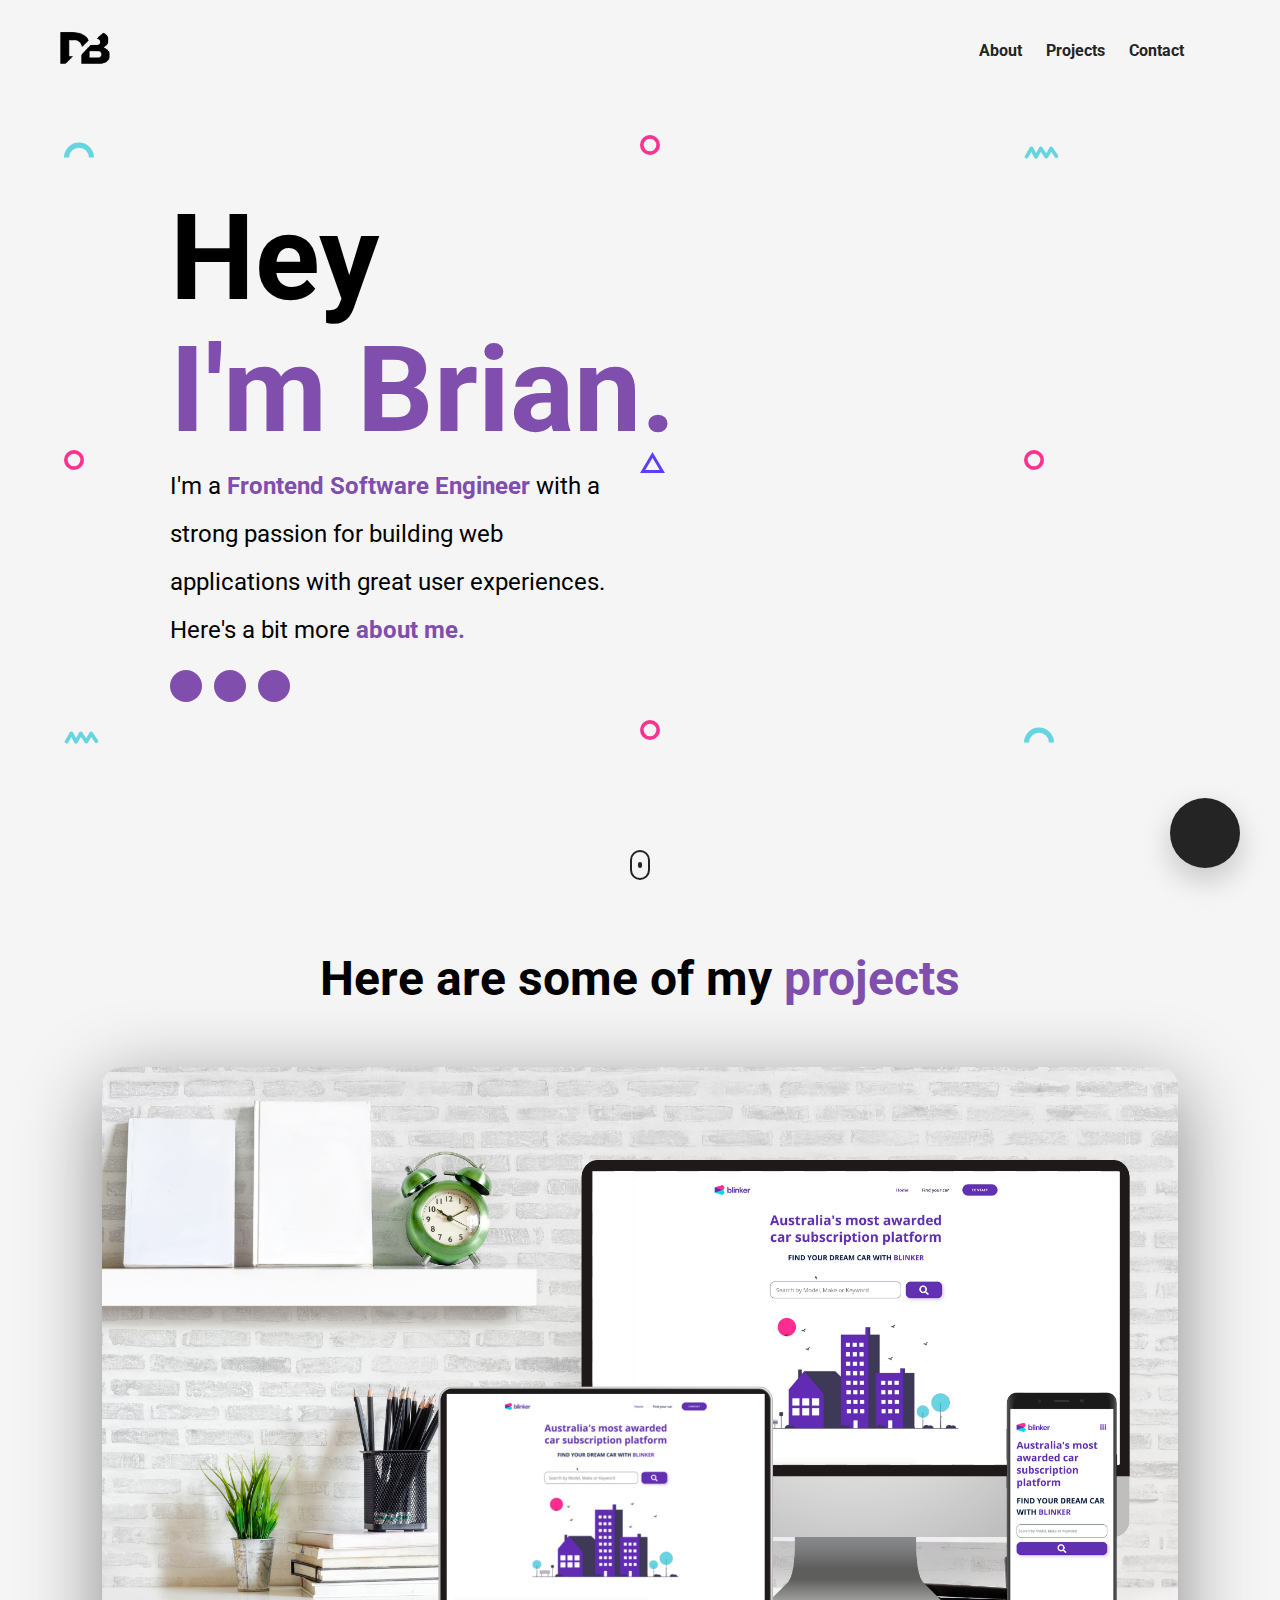
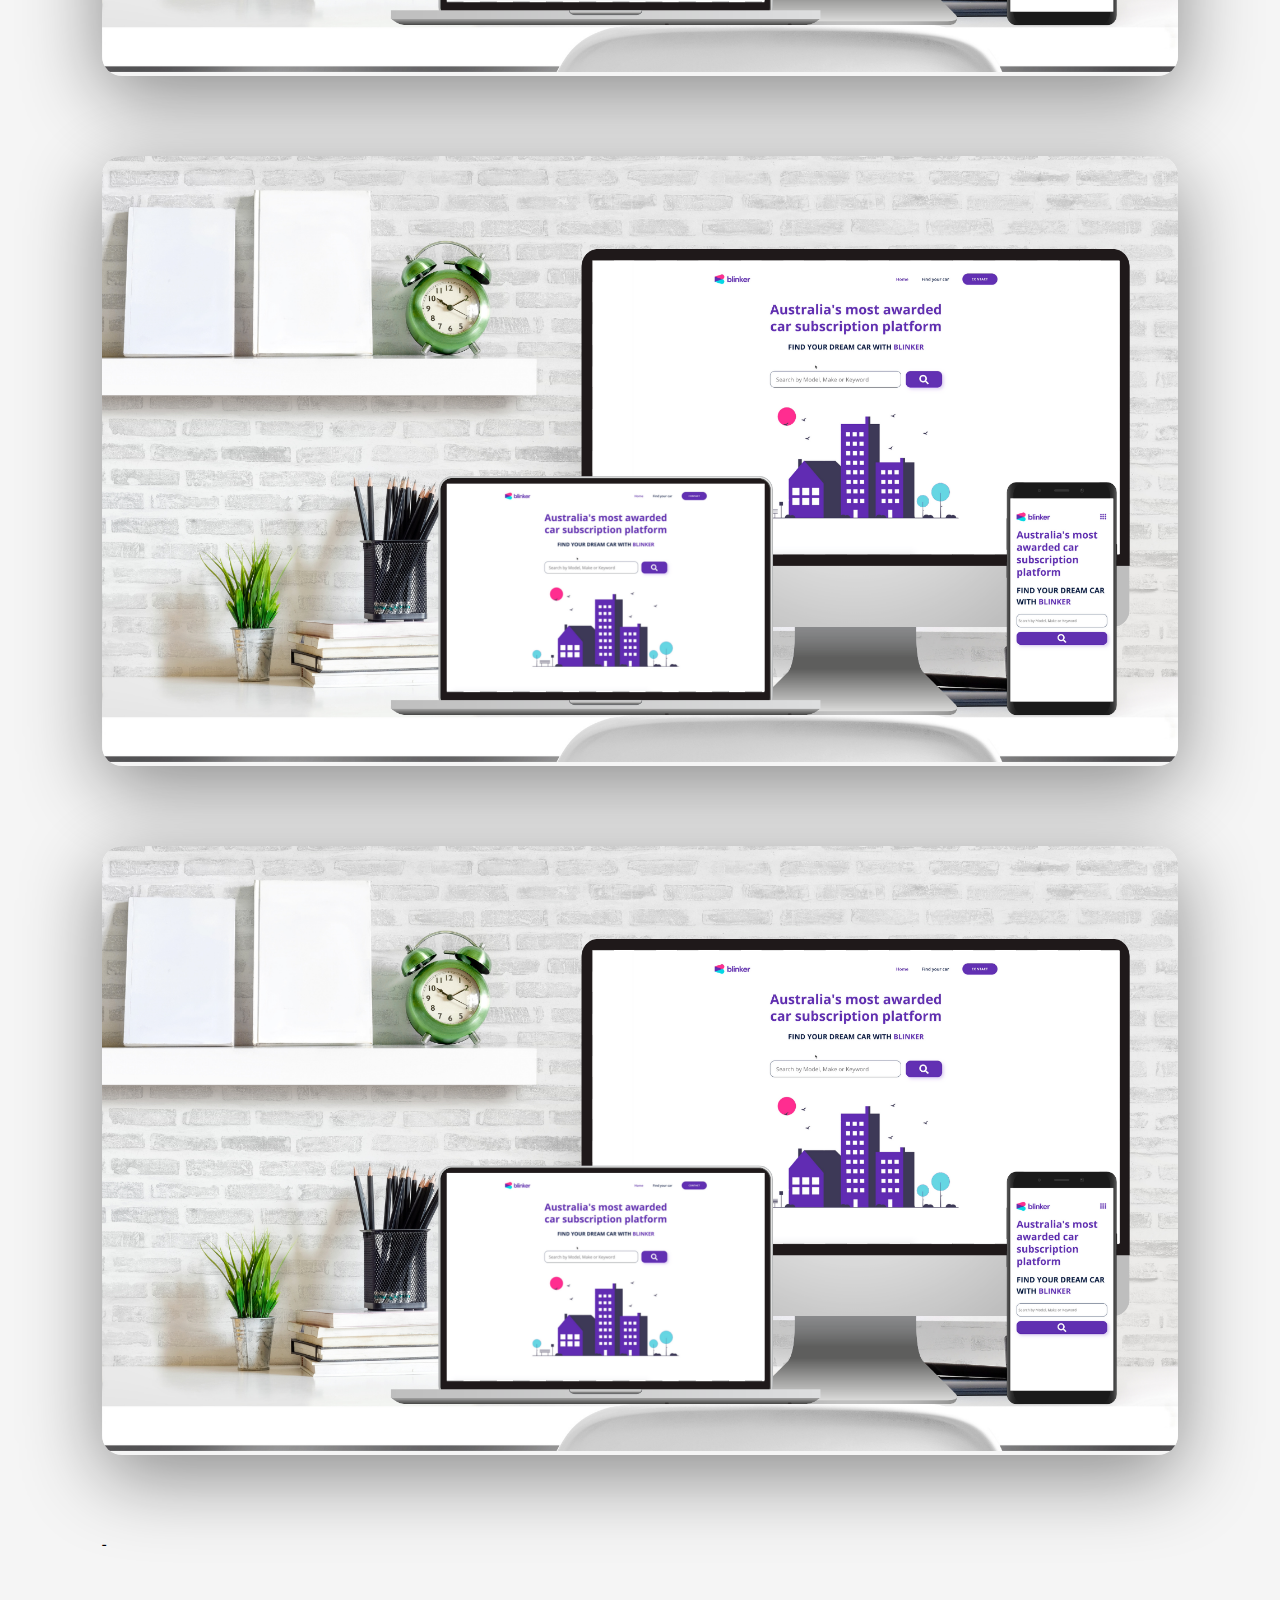
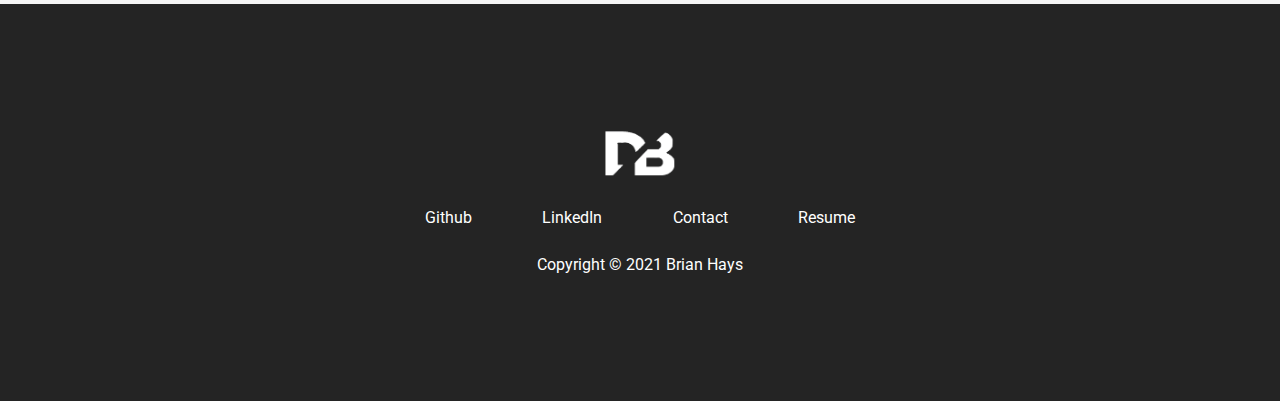
==== index.html @ 747b226c "Updated Icons for Technology Stack on Modal" ====
<!DOCTYPE html>
<html lang="en">
<head>
    <meta charset="UTF-8">
    <meta http-equiv="X-UA-Compatible" content="IE=edge">
    <meta name="viewport" content="width=device-width, initial-scale=1.0">
    <title>Brian Hays Portfolio</title>
    <link rel="stylesheet" href="style.css">
    <script src="index.js"></script>
    <script src="https://kit.fontawesome.com/c8e4d183c2.js" crossorigin="anonymous"></script>
    <script type="text/javascript" src="https://cdn.jsdelivr.net/npm/emailjs-com@3/dist/email.min.js"></script>
<script type="text/javascript">
(function() {
emailjs.init("user_ahHZXKD3eVXplfTn7LCAZ");
})();
</script>
</head>
<body > 
    <section id="landing-page" onmousemove="moveBackground(event)">
        <nav>
            <figure>
                <img id="personal-logo" src="logo.svg" alt="">
            </figure>
            <ul class="nav__link--list">
                <li class="nav__link" onclick="toggleModal()">
                    <a href="#" class="
                    nav__link--anchor
                    link__hover-effect
                    link__hover-effect--black">About</a>
                </li>
                <li class="nav__link">
                    <a href="#projects" class="
                    nav__link--anchor
                    link__hover-effect
                    link__hover-effect--black">Projects</a>
                </li>
                <li class="nav__link" onclick="toggleModal()">
                    <a href="#" class="
                    nav__link--anchor
                    link__hover-effect
                    link__hover-effect--black">Contact</a>
                </li>
                <li class="nav__link click" onclick="toggleContrast()">
                    <a href="#" class="
                    nav__link--anchor
                    "><i class="fas fa-adjust"></i></a>
                </li>
            </ul>
        </nav>
        <header class="header">
            <div class="header__content">
                <h1 class="title">Hey</h1>
                <h1 class="title secondary__color">I'm Brian.</h1>
                <p class="header__para">
                    I'm a <b class="secondary__color">Frontend Software Engineer</b> with a strong passion for building web applications with great user experiences.
                    <br>
                    Here's a bit more <b class="secondary__color click" onclick="toggleModal()"> about me.</b>
                </p>
                <div class="social__list">
                    <a href="https://www.linkedin.com/in/brian-hays-34476621b/" target="_blank" class="social__link click">
                        <i class="fab fa-linkedin-in"></i>
                    </a>
                    <a href="" class="social__link click">
                        <i class="fab fa-github"></i>
                    </a>
                    <a href="resume.pdf" class="social__link click" target="_blank">
                        <i class="fas fa-file-pdf"></i>
                    </a>
                </div>
            </div>
        </header>
        <a href="#">
        <button class="mail__btn click" onclick="toggleModal()">
            <i class="fas fa-envelope"></i>
        </button>
    </a>
        <a href="#projects" class="scroll">
            <div class="scroll__icon click"></div>
        </a>
        <div class="modal">
            <div class="modal__half modal__about">
                <h3 class="modal__title modal__title--about">Here's a bit about me.</h3>
                <h4 class="modal__sub-title modal__sub-title--about">Frontend Software Engineer</h4>
                <p class="modal__para">
                    I'm a 19 year-old <b class="secondary__color">frontend software engineer</b>
                    with a strong passion for developing asesthetic and performant websites that provide <b class="secondary__color">
                    <br>
                    wonderful user experiences.</b>
                    <br>
                    I currently work on honing my front end skills, learning from a group of <b class="secondary__color">talented</b> and <b class="secondary__color">experienced</b>
                    freelance frontend engineers, as I study <br> <b class="secondary__color">backend software development</b> at Virginia Tech
                </p>
                <div class="modal__languages">
                    <figure class="modal__language">
                        <img class="modal__language--img" src="https://www.w3.org/html/logo/downloads/HTML5_Badge_128.png" alt="">
                        <span class="language__name">HTML</span>
                    </figure>
                    <figure class="modal__language">
                        <img class="modal__language--img" src="https://cdn1.iconfinder.com/data/icons/logotypes/32/badge-css-3-512.png" alt="">
                        <span class="language__name">CSS</span>
                    </figure>
                    <figure class="modal__language">
                        <img class="modal__language--img" src="https://iconape.com/wp-content/files/ez/353342/svg/javascript-seeklogo.com.svg" alt="">
                        <span class="language__name">JavaScript</span>
                    </figure>
                    <figure class="modal__language">
                        <img class="modal__language--img" src="https://cdn4.iconfinder.com/data/icons/logos-3/600/React.js_logo-256.png" alt="">
                        <span class="language__name">React</span>
                    </figure>
                    <figure class="modal__language">
                        <img class="modal__language--img" src="https://cdn0.iconfinder.com/data/icons/flat-round-system/512/java-256.png" alt="">
                        <span class="language__name">Java</span>
                    </figure>
                    <figure class="modal__language">
                        <img class="modal__language--img" src="https://cdn4.iconfinder.com/data/icons/logos-and-brands/512/267_Python_logo-256.png" alt="">
                        <span class="language__name">Python</span>
                    </figure>
                </div>
            </div>
            <div class="modal__half modal__contact">
                <i class="fas fa-times modal__exit click" onclick="toggleModal()"></i>
                <h3 class="modal__title modal__title--contact">
                    Let's have a chat!
                </h3>
                <h4 class="modal__sub-title modal__sub-title--contact">
                    I'd love to hear from you about how I can expand my experience!
                </h4>
                <form id="contact__form" onsubmit="contact(event)">
                    <div class="form__item">
                        <label class="form__item--label">Name</label>
                        <input class="input" name="user_name" type="text" ></input>
                    </div>
                    <div class="form__item">
                        <label class="form__item--label">E-mail</label>
                        <input class="input" name="user_email" type="email" ></input>
                    </div>
                    <div class="form__item">
                        <label class="form__item--label">Message</label>
                        <textarea class="input" name="message" type="text" ></textarea>
                    </div>
                    <button id="contact__submit" class="form__submit">
                        Send it my way
                    </button>
                </form>
                <div class="modal__overlay modal__overlay--loading">
                    <i class="fas fa-spinner"></i>
                </div>
                <div class="modal__overlay modal__overlay--success">
                    Thanks for the message! Looking forward to speaking to you soon.
                </div>
            </div>
        </div>
        <img src="semi circle.svg" class="shape shape--0">
        <img src="circle.svg" class="shape shape--1">
        <img src="squiggly.svg" class="shape shape--2">
        <img src="circle.svg" class="shape shape--3">
        <img src="triangle.svg" class="shape shape--4">
        <img src="circle.svg" class="shape shape--5">
        <img src="squiggly.svg " class="shape shape--6">
        <img src="circle.svg" class="shape shape--7">
        <img src="semi circle.svg" class="shape shape--8">
    </section>
    <section id="projects" onmousemove="moveBackground(event)">
        <div class="container">
            <div class="row">
                <h1 class="section__title">
                    Here are some of my <span class="secondary__color">projects</span>
                </h1>
                <ul class="project__list">
                    <li class="project">
                        <div class="project__wrapper">
                            <img src="blinker mockup.png" class="project__img" alt="">
                            <div class="project__wrapper--bg"></div>
                            <div class="project__description">
                                <h3 class="project__description--title">
                                    Car Sales Project
                                </h3>
                                <h4 class="project__description--sub-title">
                                    Html, CSS, JavaScript, Vue, Vuex
                                </h4>
                                <p class="project__description--para">
                                    Lorem ipsum dolor sit amet consectetur, adipisicing elit. Eligendi, provident.
                                </p>
                                <div class="project__description--links">
                                    <a href="#" class="project__description--link">
                                        <i class="fab fa-github"></i>
                                    </a>
                                    <a href="#" class="project__description--link">
                                        <i class="fas fa-link"></i>
                                    </a>
                                </div>
                            </div>
                        </div>
                    </li>
                    <li class="project">
                        <div class="project__wrapper">
                            <img src="blinker mockup.png" class="project__img" alt="">
                            <div class="project__wrapper--bg"></div>
                            <div class="project__description">
                                <h3 class="project__description--title">
                                    Car Sales Project
                                </h3>
                                <h4 class="project__description--sub-title">
                                    Html, CSS, JavaScript, Vue, Vuex
                                </h4>
                                <p class="project__description--para">
                                    Lorem ipsum dolor sit amet consectetur, adipisicing elit. Eligendi, provident.
                                </p>
                                <div class="project__description--links">
                                    <a href="#" class="project__description--link">
                                        <i class="fab fa-github"></i>
                                    </a>
                                    <a href="#" class="project__description--link">
                                        <i class="fas fa-link"></i>
                                    </a>
                                </div>
                            </div>
                        </div>
                    </li>
                    <li class="project">
                        <div class="project__wrapper">
                            <img src="blinker mockup.png" class="project__img" alt="">
                            <div class="project__wrapper--bg"></div>
                            <div class="project__description">
                                <h3 class="project__description--title">
                                    Car Sales Project
                                </h3>
                                <h4 class="project__description--sub-title">
                                    Html, CSS, JavaScript, Vue, Vuex
                                </h4>
                                <p class="project__description--para">
                                    Lorem ipsum dolor sit amet consectetur, adipisicing elit. Eligendi, provident.
                                </p>
                                <div class="project__description--links">
                                    <a href="#" class="project__description--link">
                                        <i class="fab fa-github"></i>
                                    </a>
                                    <a href="#" class="project__description--link">
                                        <i class="fas fa-link"></i>
                                    </a>
                                </div>
                            </div>
                        </div>
                    </li>-
                </ul>
            </div>
        </div>
    </section>
    <footer>
        <div class="container">
            <div class="row footer__row">

            
            <figure>
                <img class = "footer__logo--img" src="logo.svg" alt="">
            </figure>
            <div class="footer__social--list">
                <a href="#" class="footer__social--link
                link__hover-effect
                link__hover-effect--white">
                Github
                </a>
                <a href="#" class="footer__social--link
                link__hover-effect
                link__hover-effect--white">
                LinkedIn
                </a>
                <a href="#" onclick="toggleModal()" class="footer__social--link
                link__hover-effect
                link__hover-effect--white">
                Contact
                </a>
                <a href="resume.pdf" target="_blank" class="footer__social--link
                link__hover-effect
                link__hover-effect--white">
                Resume
                </a>
            </div>
            <div class="footer__copyright">
                Copyright © 2021 Brian Hays
            </div>
        </div>
    </div>
    </footer>
</body>
</html>
---- style.css ----
@import url('https://fonts.googleapis.com/css2?family=Roboto:wght@400;700;900&display=swap');

*{
    margin: 0;
    padding: 0;    
    box-sizing: border-box;
    font-family: 'Roboto', sans-serif;
}

html{
    scroll-behavior: smooth;
}

li {
    list-style-type: none;
}

section{
    background-color: rgb(245,245,245);
    transition: all 300ms ease;
}
input, textarea{
    width: 100%;
    background-color: #242424;
    color: white;
    outline: none;
    border: 3px solid #c0c4cc;
    border-top: none;
    border-left: none;
    border-right: none;
    height: 40px;
    transition: all 300ms ease;
}

textarea{
    resize: vertical;
    height: 100px;
    margin-top: 8px;

}
label{
    font-size: 14px;
    font-weight: bold;
    margin-bottom: 6px;
}
a{
    text-decoration: none;
}
input:hover, textarea:hover{
    border-color: #dcdfe6;
}
input:focus, textarea:focus{
    border-color:#804EAD
}
button{
    cursor: pointer;
}

p{
    line-height: 1.5;
    font-size: 16px;

}
.title{
    font-size: 120px;
    margin-bottom: 12px;
    text-align: left;
    line-height: 1;    
}
.secondary__color{
    color: #804EAD  !important;
}
.container{
    padding: 50px 0;
    width: 100%
}
.row{
    width: 100%;
    max-width: 1100px;
    margin: 0 auto;
    padding: 0 12px;
}
.click{
    cursor: pointer;
    transition: all 300ms ease;
}
.click:hover {
    transform: scale(1.1);
}
.click:active{
    transform: scale(0.8);
}

.link__hover-effect{
    position:relative;
}
.link__hover-effect:after{
    content: "";
    position: absolute;
    bottom: -3px;
    height: 3px;
    width: 0;
    transition: all 350ms ease;
    right: 0;
}
.link__hover-effect--white:after{
    background-color: #fff;
}
.link__hover-effect--black:after{
    background-color: #242424;
}

.link__hover-effect:hover:after{
    left: 0;
    width: 100%;
}
/* 

NAVIGATION 

*/

#personal-logo {
    width: 50px;
    height: 50px;
    filter: invert(1);
}


nav{
    display: flex;
    justify-content: space-between;
    align-items: center;
    width: 100%;
    max-width: 1200px;
    margin: 0 auto;
    height: 100px;
    padding: 0 20px;
}

.nav__link--list{
    display: flex;
}

.nav__link{
    margin: 0 12px;
}

.nav__link--anchor{
    text-decoration: none;
    font-size: 16px;
    color: #242424;
    font-weight: 700;
}
.fa-adjust{
    font-size: 20px;
}
nav,
.scroll,
.header{
    opacity: 1;
    visibility: visible;
    transition: all 600ms 800ms;
}
.modal--open nav,
.modal--open .scroll,
.modal--open .header{
    opacity: 0;
    visibility: hidden;
    transition: all 400ms;
}

.dark-theme .title,
.dark-theme .section__title,
.dark-theme .section__sub-title,
.dark-theme .nav__link--anchor,
.dark-theme .fa-adjust,
.dark-theme .header__para {
    color: #fff;
}
.dark-theme section{
    background-color: #242424;
}
.dark-theme #personal-logo{
    filter: none;
}
.dark-theme .scroll__icon{
    border-color: white;
}
.dark-theme .scroll__icon:after,
.dark-theme .link__hover-effect--black:after{
    background-color: white;
}
.dark-theme .mail__btn{
    background-color: white;
    color: #242424;
}


/* 

LANDING PAGE

*/

#landing-page{
    min-height: 100vh;
}

.header{
    position: absolute;
    top: 50%;
    left: 50%;
    transform: translate(-50%, -50%);
    width: 100%;
    max-width: 1000px;
    padding: 0 30px;
}

.header__para{
    font-size: 24px;
    line-height: 2;
    max-width: 450px;
}
.social__list{
    margin-top: 16px;
    display: flex;

}
.social__link{
    background-color: #804EAD;
    color: white;
    padding: 6px;
    width: 32px;
    height: 32px;
    font-size: 14px;
    margin-right: 12px;
    display: flex;
    justify-content: center;
    align-items: center;
    border-radius: 50%;

}

.mail__btn{
    width: 70px;
    height: 70px;
    font-size: 32px;
    border-radius: 50%;
    border: none;
    background-color: #242424;
    color: white;
    position: fixed;
    bottom: 32px;
    right: 40px;
    z-index: 100;
    box-shadow: 0 12px 30px 0 rgb(0, 0, 0, 0.2);
}
.scroll{
    position: absolute;
    bottom: 20px;
    left: 50%;
    transform: translateX(-50%)
}
.scroll__icon{
    width: 20px;
    height: 30px;
    border: 2px solid #242424;
    border-radius: 24px;
    display: flex;
    align-items: center;
    justify-content: center;
}
.scroll__icon:after{
    content: "";
    width: 4px;
    height: 6px;
    background-color: #242424;
    border-radius: 2px;
    animation: scroll 1000ms infinite alternate-reverse;
}
@keyframes scroll{
    0%{
        transform: translateY(3px);
    }
    100%{
        transform: translateY(-3px);
    }
}
/*

    MODAL

*/

.modal{
    position: absolute;
    top: 50%;
    left: 50%;
    transform: translate(-50%, -50%);
    width: 90%;
    max-width: 1100px;
    height: 700px;
    border-radius: 20px;
    overflow: hidden;
    display:flex;
    visibility: hidden;
    transition: visibility 1s, z-index 1s, box-shadow 0.5s ease;
}
.modal__half{
    width: 50%;
    padding: 40px 72px;
    display: flex;
    flex-direction: column;
    justify-content: center;
    position: relative;
    transition: all 300ms ease-in;
}
.modal--open .modal__about,
.modal--open .modal__contact{
    transform: translateX(0%);
}
.modal__about{
    background-color: rgb(245, 245, 245);
    transform: translateX(-110%);
    display: flex;
    flex-direction: column;
    justify-content: center;
}
.modal__contact{
    background-color: #242424;
    color: white;
    transform: translateX(110%);
}
.modal--open .modal{
    z-index: 60;
    box-shadow: 0 20px 80px 0 rgb(0,0,0,0.55);
    visibility: visible;
}
.modal__languages{
    display: flex;
    flex-wrap: wrap;
}
.modal__language{
    width: 25%;
    padding: 16px;
    position: relative;
    display: flex;
    flex-direction: column;
    align-items: center;
    transition: all 300ms ease;
}
.modal__language:hover .language__name{
    transform: scale(1);
}
.modal__language:hover{
    filter: brightness(80%);
    transform: scale(0.9);
}
.language__name{
    position: absolute;
    bottom: -10px;
    transform: scale(0);
    transition: all 300ms ease;
}
.modal__language--img{
    width: 100%;
}

.modal__title{
    font-size: 26px;
}
.modal__sub-title{
    margin: 12px 0 24px 0;
    font-size: 14px;
}
.modal__para{
    margin-bottom: 12px;
    line-height: 1.75;
}

.form__item{
    margin-bottom: 20px;
}

.form__submit{
    background-color: #804EAD;
    border: 2px solid #804EAD;
    color: white;
    font-weight: 700;
    width: 100%;
    max-width: 240px;
    padding: 12px 24px;
    font-size: 20px;
    transition: all 300ms ease;
}
.form__submit:hover{
    border-color: white;
    background-color: transparent;
}
.form__submit:active{
    border-color: #804EAD;
    color: #804EAD;
}
.modal__overlay--loading{
    background-color:#242424;
    font-size: 80px;
    z-index: -1;
}
.fa-spinner{
    animation: spinner 750ms infinite linear;
}
@keyframes spinner{
    0%{
        transform: rotate(0deg);
    }
    100%{
        transform: rotate(360deg);
    }
}
.modal__overlay{
    position: absolute;
    top: 0;
    left: 0;
    height: 100%;
    width: 100%;
    display: none;
    align-items: center;
    justify-content: center;
    z-index: -1;
}
.modal__overlay--success{
    background-color: #4bb543;
    font-size: 40px;
    font-weight: 700;
    text-align: center;
    padding: 28px;
    z-index: -1;
}
.modal__overlay--visible{
    z-index: 1;
    display: flex;
}
.modal__exit{
    position:absolute;
    top: 30px;
    right: 40px;
    color: #fff;
    font-size: 36px;
    z-index: 100;
}

/*

    PROJECTS

*/

.section__title{
    text-align:center;
    font-size: 48px;
    margin-bottom: 60px;
}

.project__img{
    width: 100%;
    transition: all 600ms ease;
}

.project__wrapper{
    position: relative;
    border-radius: 20px;
    box-shadow: 0 20px 80px 0 rgb(0,0,0,0.45);
    overflow: hidden;
    margin-bottom: 80px;
}
.project__wrapper:hover .project__description{
    opacity: 1;
    transform: translateY(-50%);
}
.project__description{
    position: absolute;
    top: 50%;
    left: 90px;
    transform: translateY(100%);
    opacity: 0;
    transition: opacity 300ms, transform 450ms ease;
    color: white; 
    max-width: 550px;
}
.project__wrapper:hover .project__img{
    transform: scale(1.07);
    filter: blur(5px);
}
.project__wrapper:hover .project__wrapper--bg{
    opacity: 0.7;
}
.project__wrapper--bg{
    position: absolute;
    top: 0;
    left: 0;
    width: 100%;
    height: 100%;
    background-color: #1c1d25;
    opacity: 0;
    transition: all 450ms ease;
}
.project__description--title{
    font-size: 40px;
}
.project__description--link{
    color: white;
    font-size: 20px;
    margin-right: 16px;
}
.project__description--para{
    margin: 16px 0;
}
.project__description--sub-title{
    margin-top: 8px;
}

/*

FOOTER

*/

footer{
    background-color: #242424;
    display: flex;
    padding: 6% 0;
    position: relative;
}

.footer__row{
    display: flex;
    flex-direction: column;
    align-items: center;
}

.footer__logo--img{
    width: 70px;
}

.footer__social--link,
.footer__copyright{
    color: white;
}
.footer__social--list{
    width: 100%;
    max-width: 500px;
    display: flex;
    justify-content: space-around;
    margin: 28px 0;
}

/*

SHAPES

shapes on the first row
height = 35vh

shapes on second row
height = 70vh

shapes on third row
height = 95vh

shapes on the first column
width = 5vw

shapes on the second column
width = 50vw

shapes on the third column
width = 80vw
*/
.shape{
    position: fixed;
}
.shape--0{
    top: 15vh;
    left: 5vw;
}
.shape--1{
    top: 15vh;
    left: 50vw;
}
.shape--2{
    top: 15vh;
    left: 80vw;
}
.shape--3{
    top: 50vh;
    left: 5vw;
}
.shape--4{
    top: 50vh;
    left: 50vw;
}
.shape--5{
    top: 50vh;
    left: 80vw;
}
.shape--6{
    top: 80vh;
    left: 5vw;
}
.shape--7{
    top: 80vh;
    left: 50vw;
}
.shape--8{
    top: 80vh;
    left: 80vw;
}

@media (max-width: 768px){
    .title{
        font-size: 80px;
    }
    .header__para{
        font-size: 20px;
    }
    .modal{
        top: 0;
        left: 0;
        transform: none;
        height: auto;
        width: 100%;
        flex-direction: column-reverse;
        border-radius: 0;
    }
    .modal__half{
        width: 100%;
    }

}

/* Small Phones */

@media (max-width: 480px){
    .title{
        font-size: 52px;
    }
    .header__para{
        font-size: 18px;
    }
    .nav__link:first-child{
        display: none;
    }
    .project__description--para{
        display: none;
    }
    .project__description{
        left: 0;
        padding: 0;
        width: 100%;
        text-align: center;
    }
    .project__description--sub-title{
        margin-bottom: 8px;
    }
}
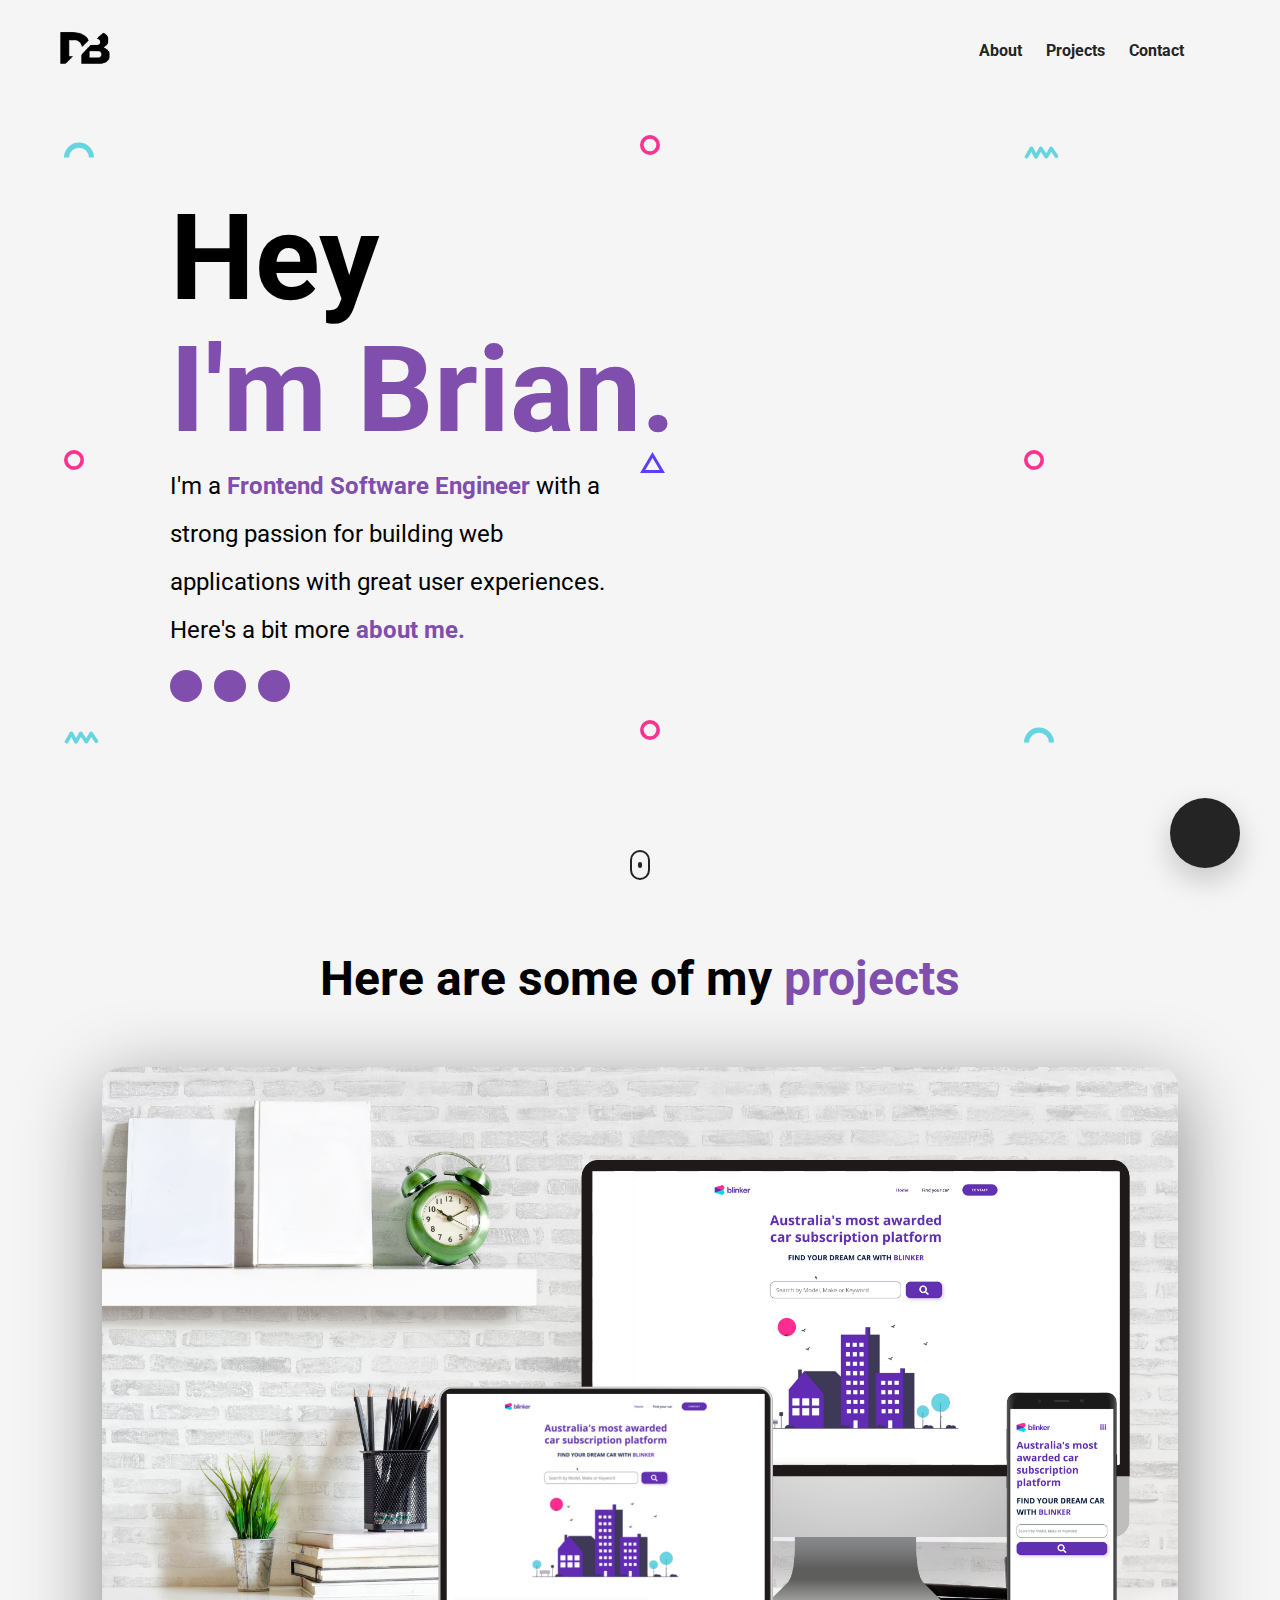
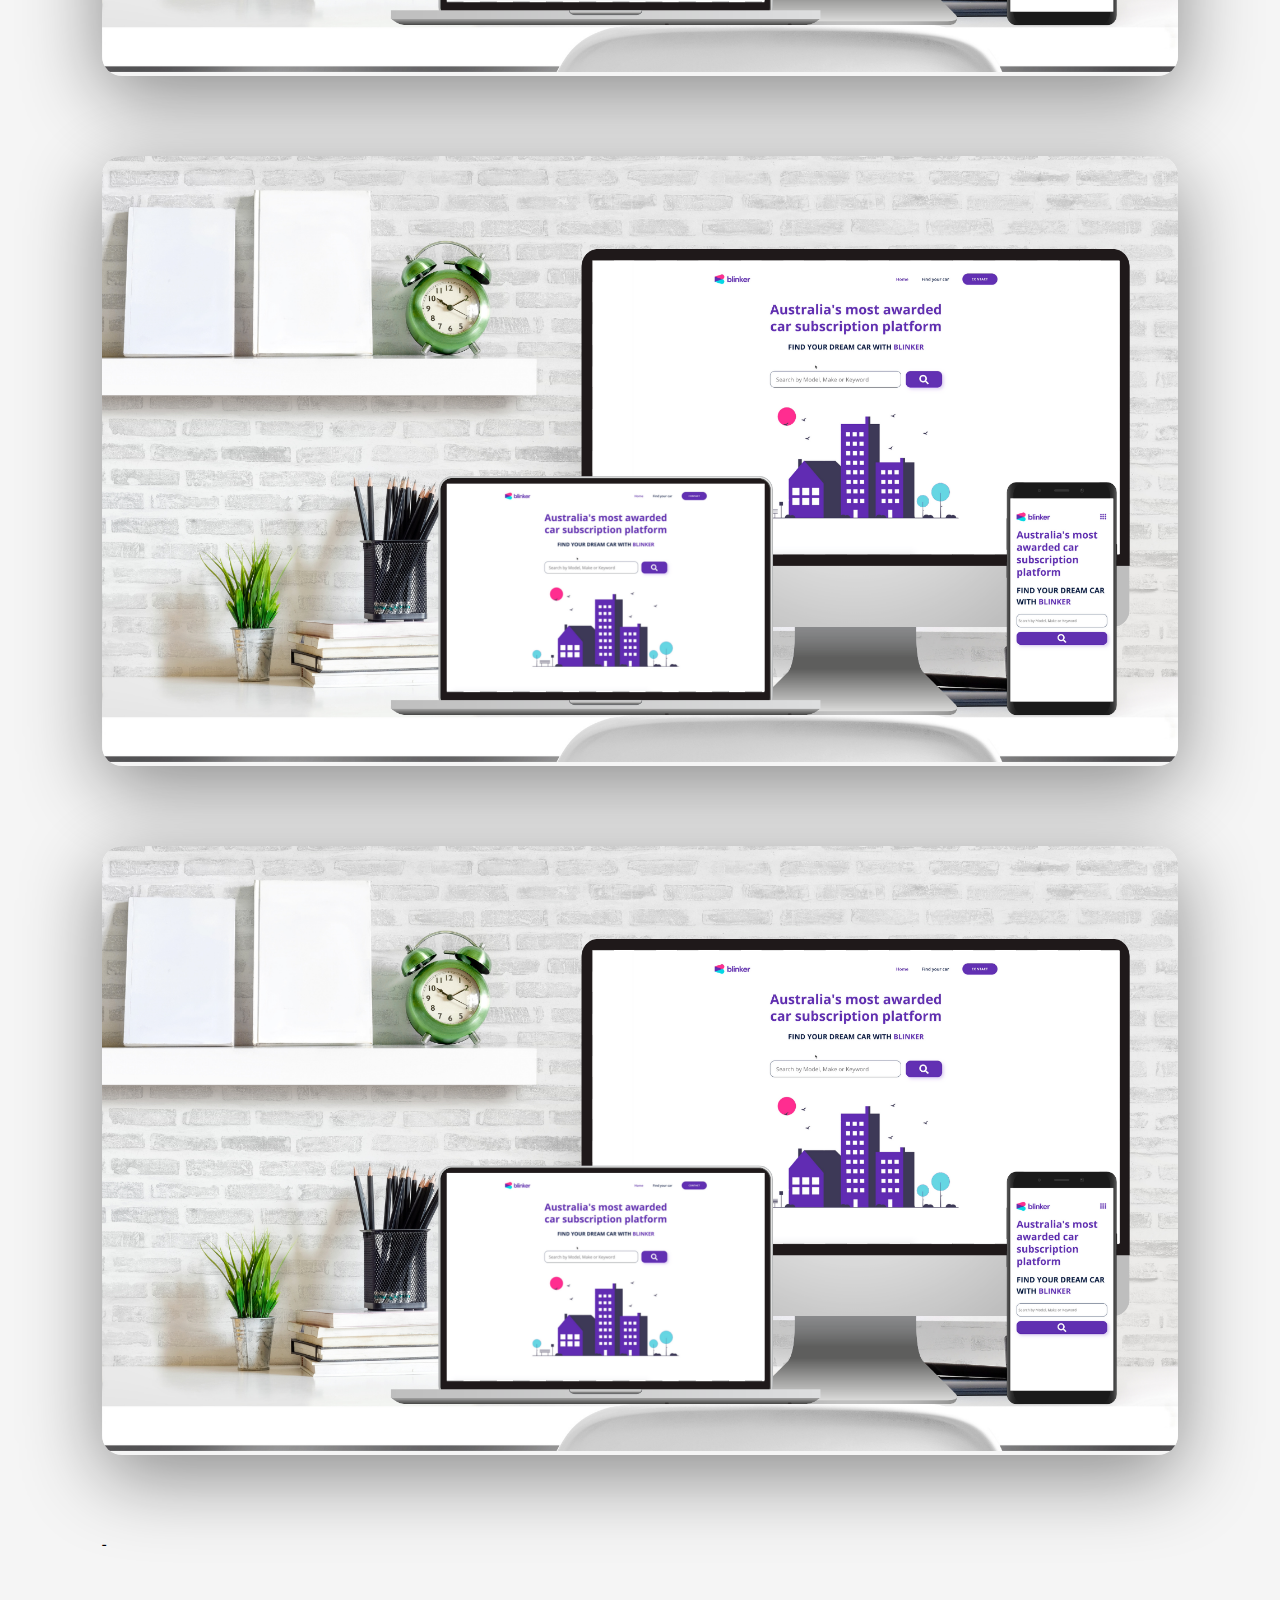
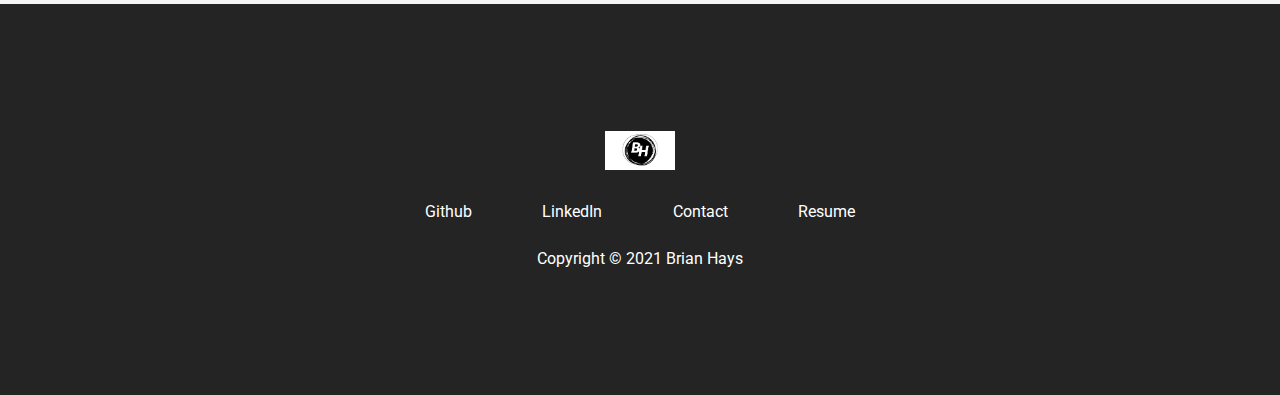
==== commit 48108955: "Updated logo" ====
--- a/index.html
+++ b/index.html
@@ -252,7 +252,7 @@
 
             
             <figure>
-                <img class = "footer__logo--img" src="logo.svg" alt="">
+                <img class = "footer__logo--img" src="logo.png" alt="">
             </figure>
             <div class="footer__social--list">
                 <a href="#" class="footer__social--link
--- a/style.css
+++ b/style.css
@@ -338,12 +338,14 @@
     visibility: visible;
 }
 .modal__languages{
+    position: relative;
     display: flex;
     flex-wrap: wrap;
+    justify-content: center;
 }
 .modal__language{
     width: 25%;
-    padding: 16px;
+    padding: 24px;
     position: relative;
     display: flex;
     flex-direction: column;
@@ -663,4 +665,4 @@
     .project__description--sub-title{
         margin-bottom: 8px;
     }
-}+}
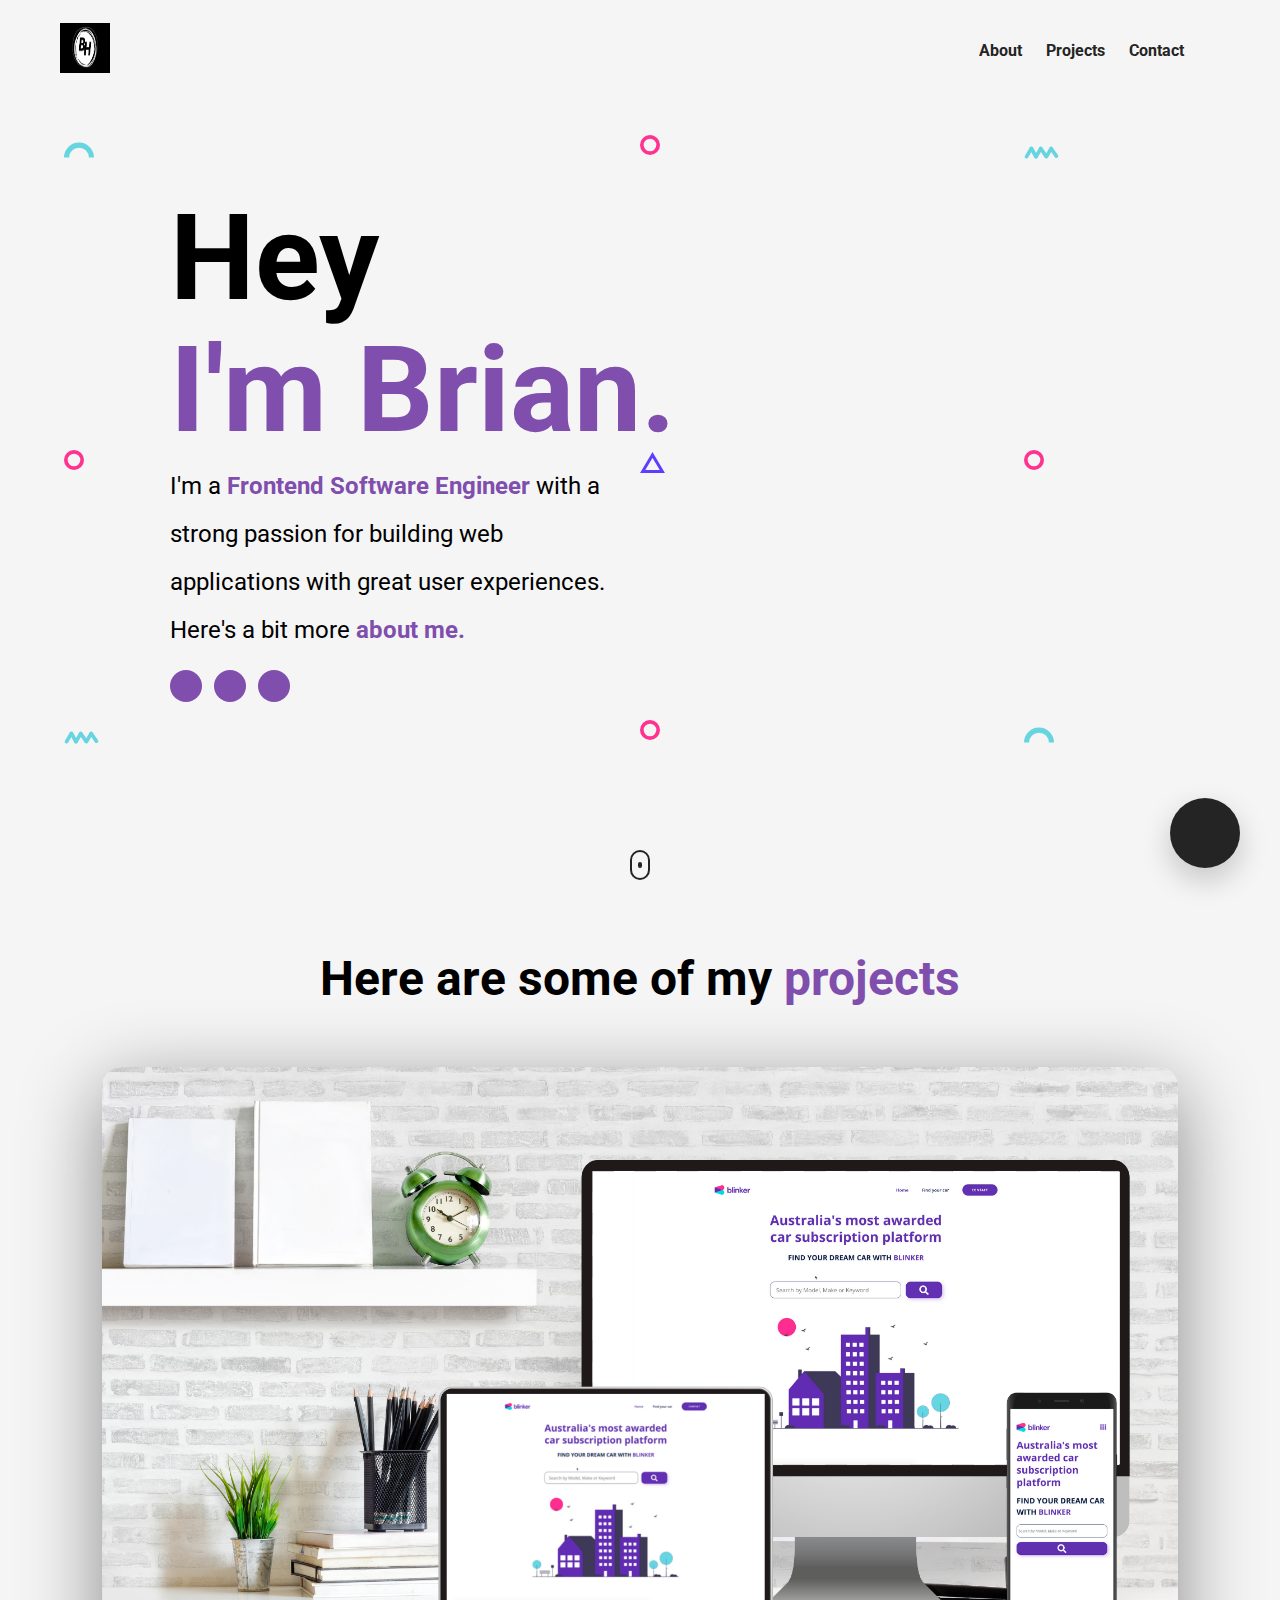
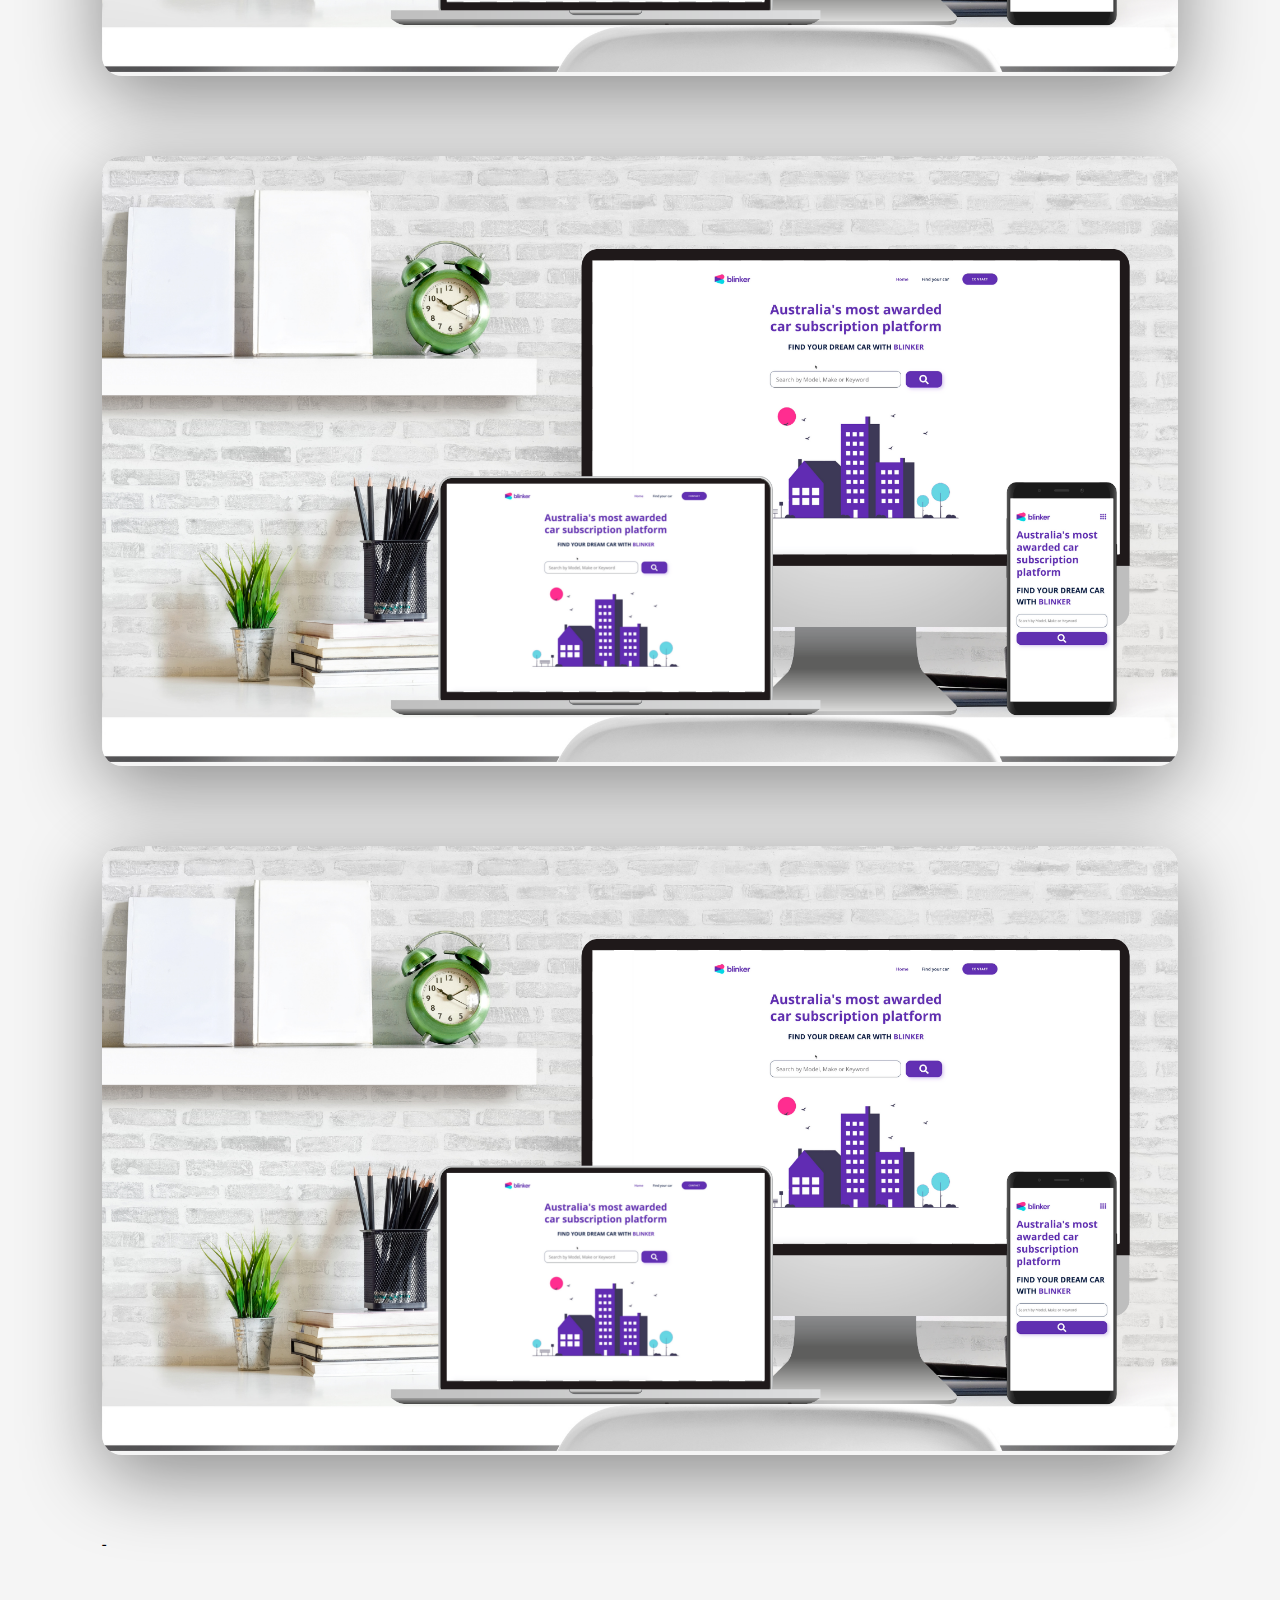
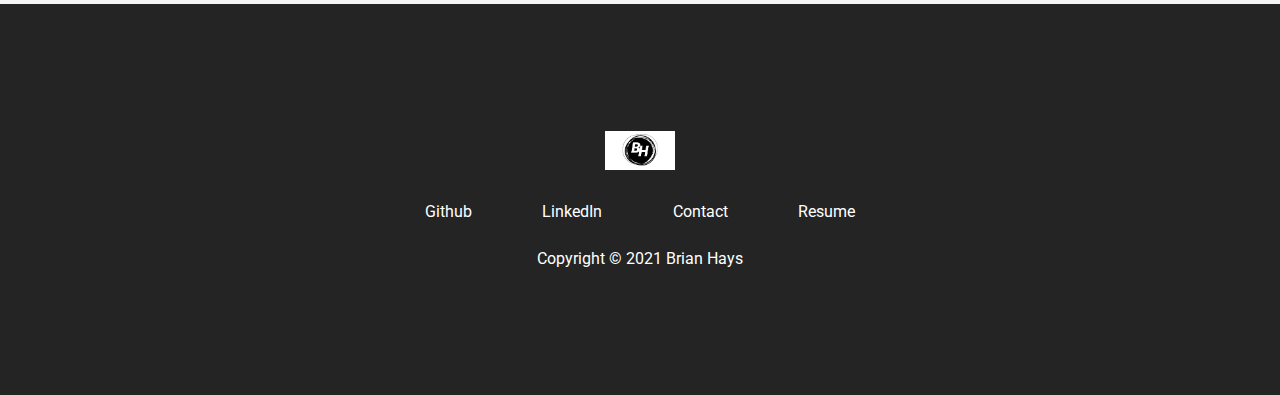
==== commit 16731666: "updated icon" ====
--- a/index.html
+++ b/index.html
@@ -19,7 +19,7 @@
     <section id="landing-page" onmousemove="moveBackground(event)">
         <nav>
             <figure>
-                <img id="personal-logo" src="logo.svg" alt="">
+                <img id="personal-logo" src="logo.png" alt="">
             </figure>
             <ul class="nav__link--list">
                 <li class="nav__link" onclick="toggleModal()">
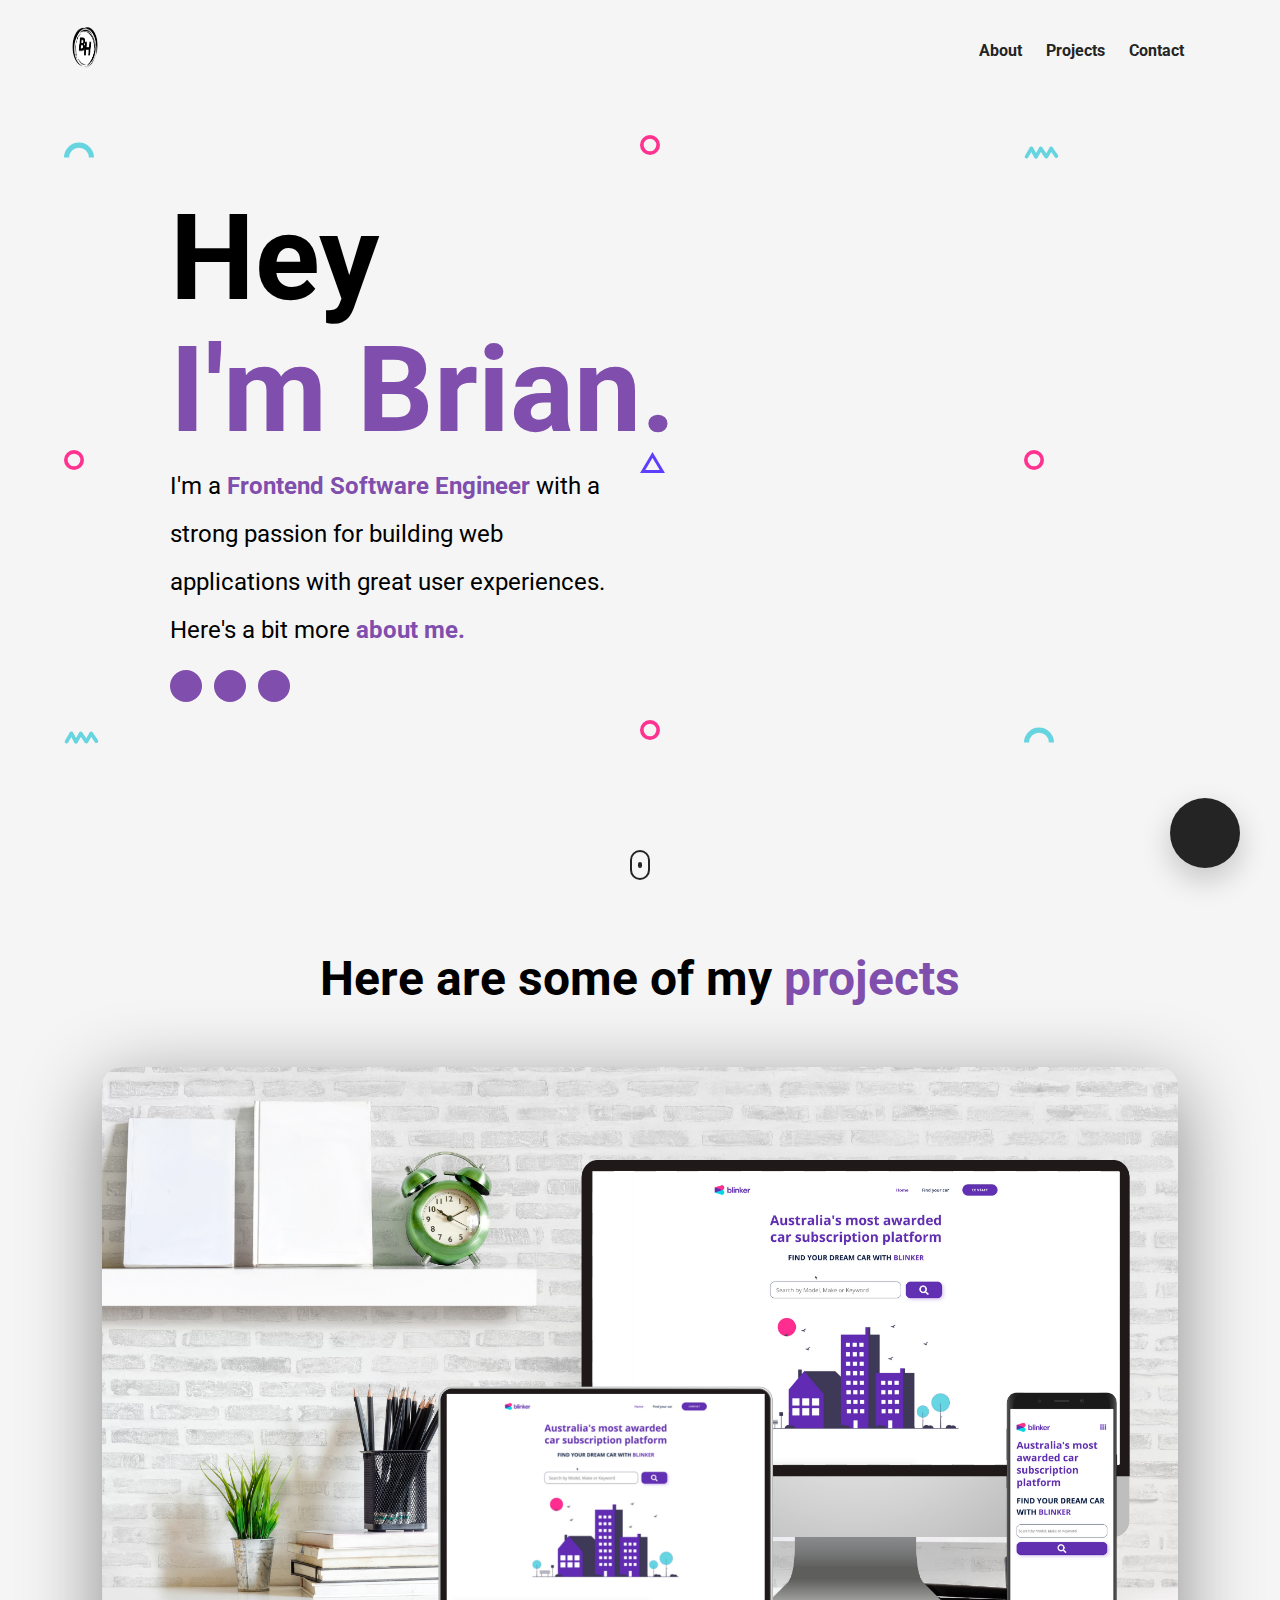
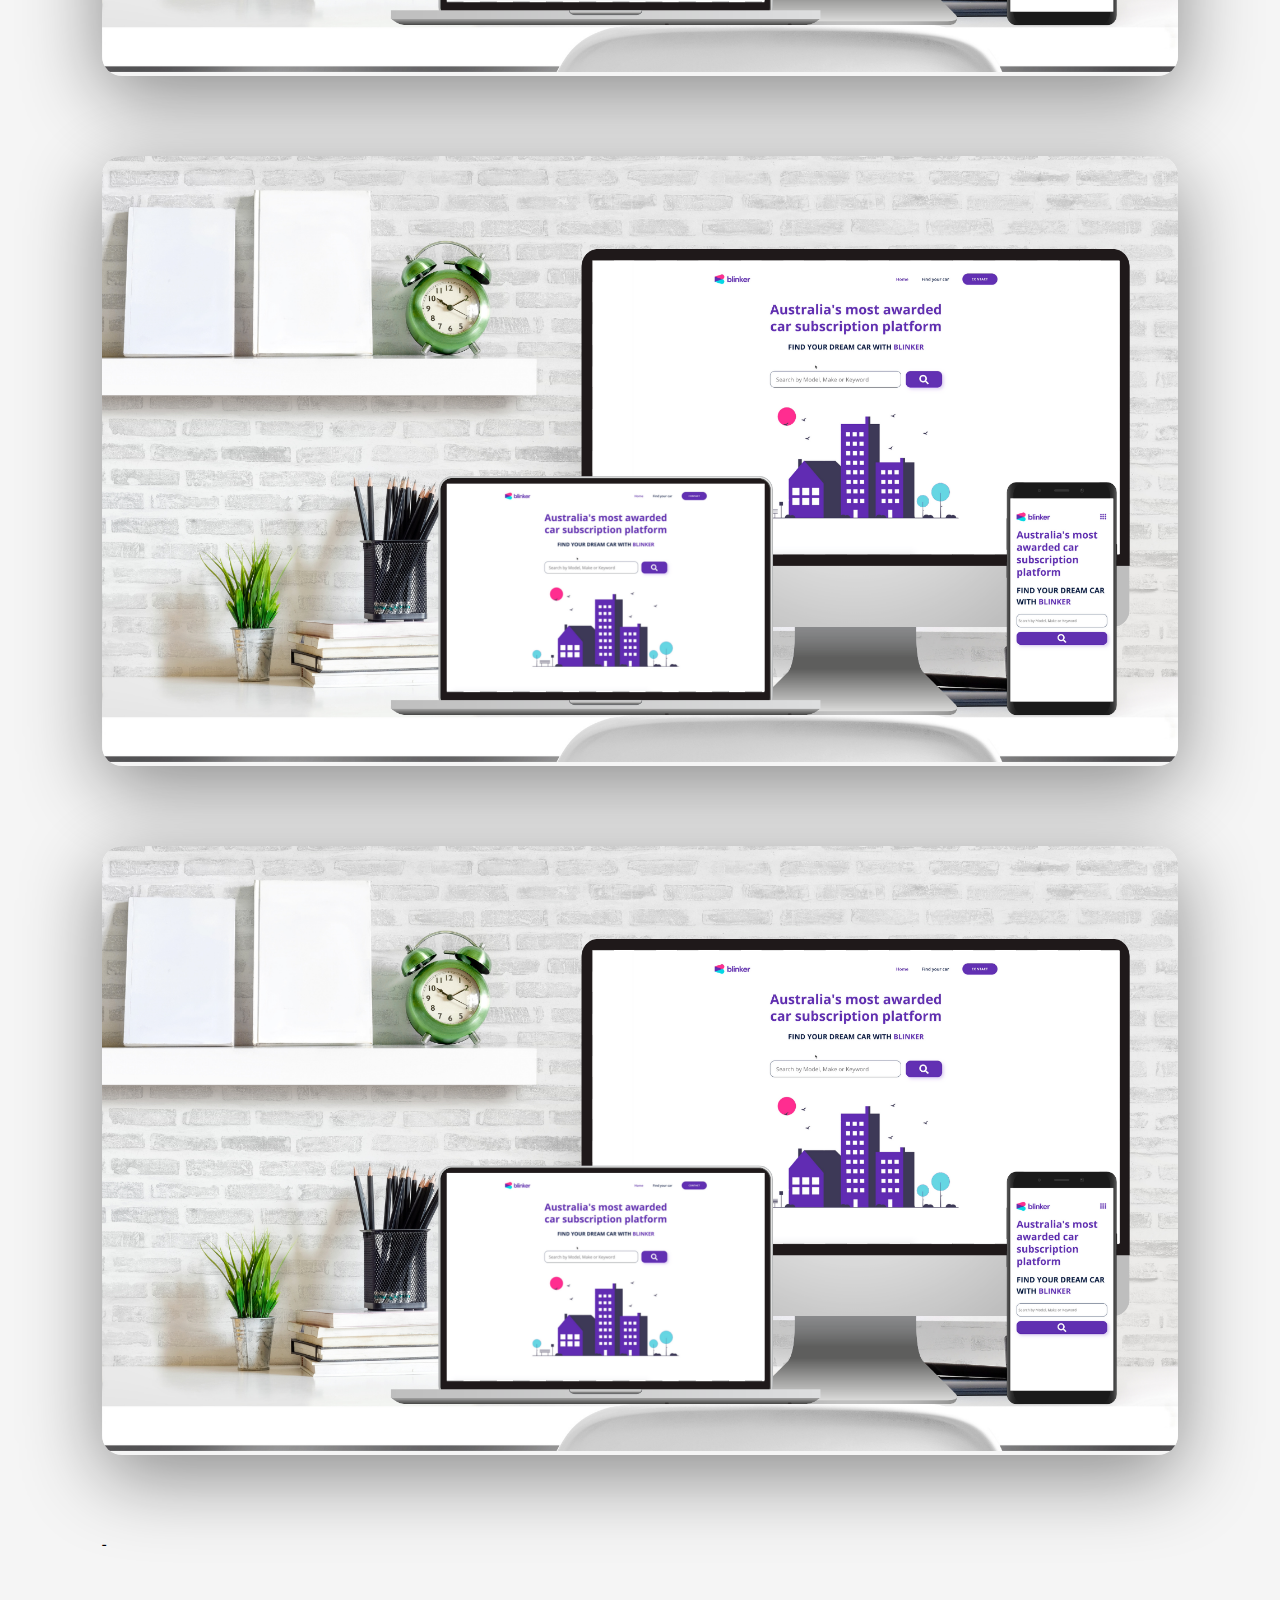
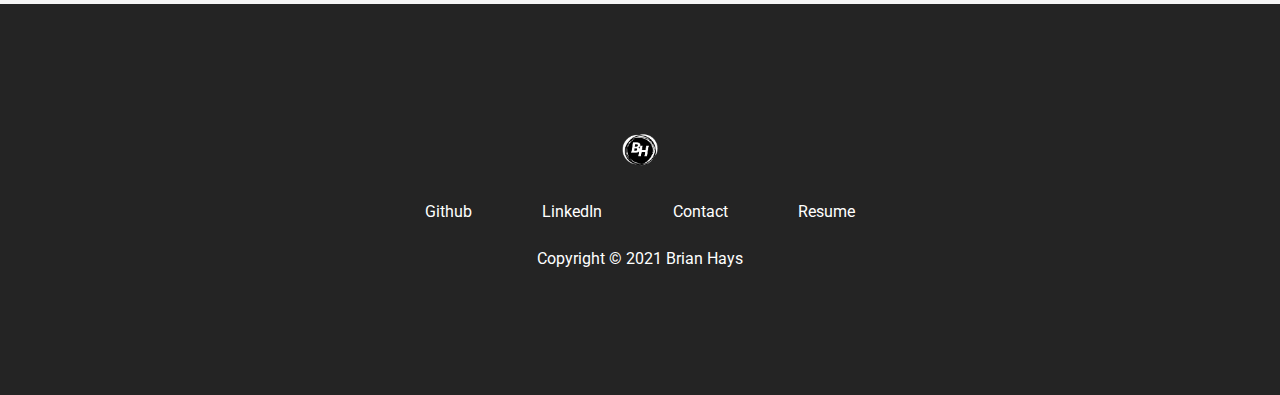
==== commit 6aaafb65: "transparent logo replaced previous" ====
--- a/index.html
+++ b/index.html
@@ -19,7 +19,7 @@
     <section id="landing-page" onmousemove="moveBackground(event)">
         <nav>
             <figure>
-                <img id="personal-logo" src="logo.png" alt="">
+                <img id="personal-logo" src="logotransparent.png" alt="">
             </figure>
             <ul class="nav__link--list">
                 <li class="nav__link" onclick="toggleModal()">
@@ -252,7 +252,7 @@
 
             
             <figure>
-                <img class = "footer__logo--img" src="logo.png" alt="">
+                <img class = "footer__logo--img" src="logotransparent.png" alt="">
             </figure>
             <div class="footer__social--list">
                 <a href="#" class="footer__social--link
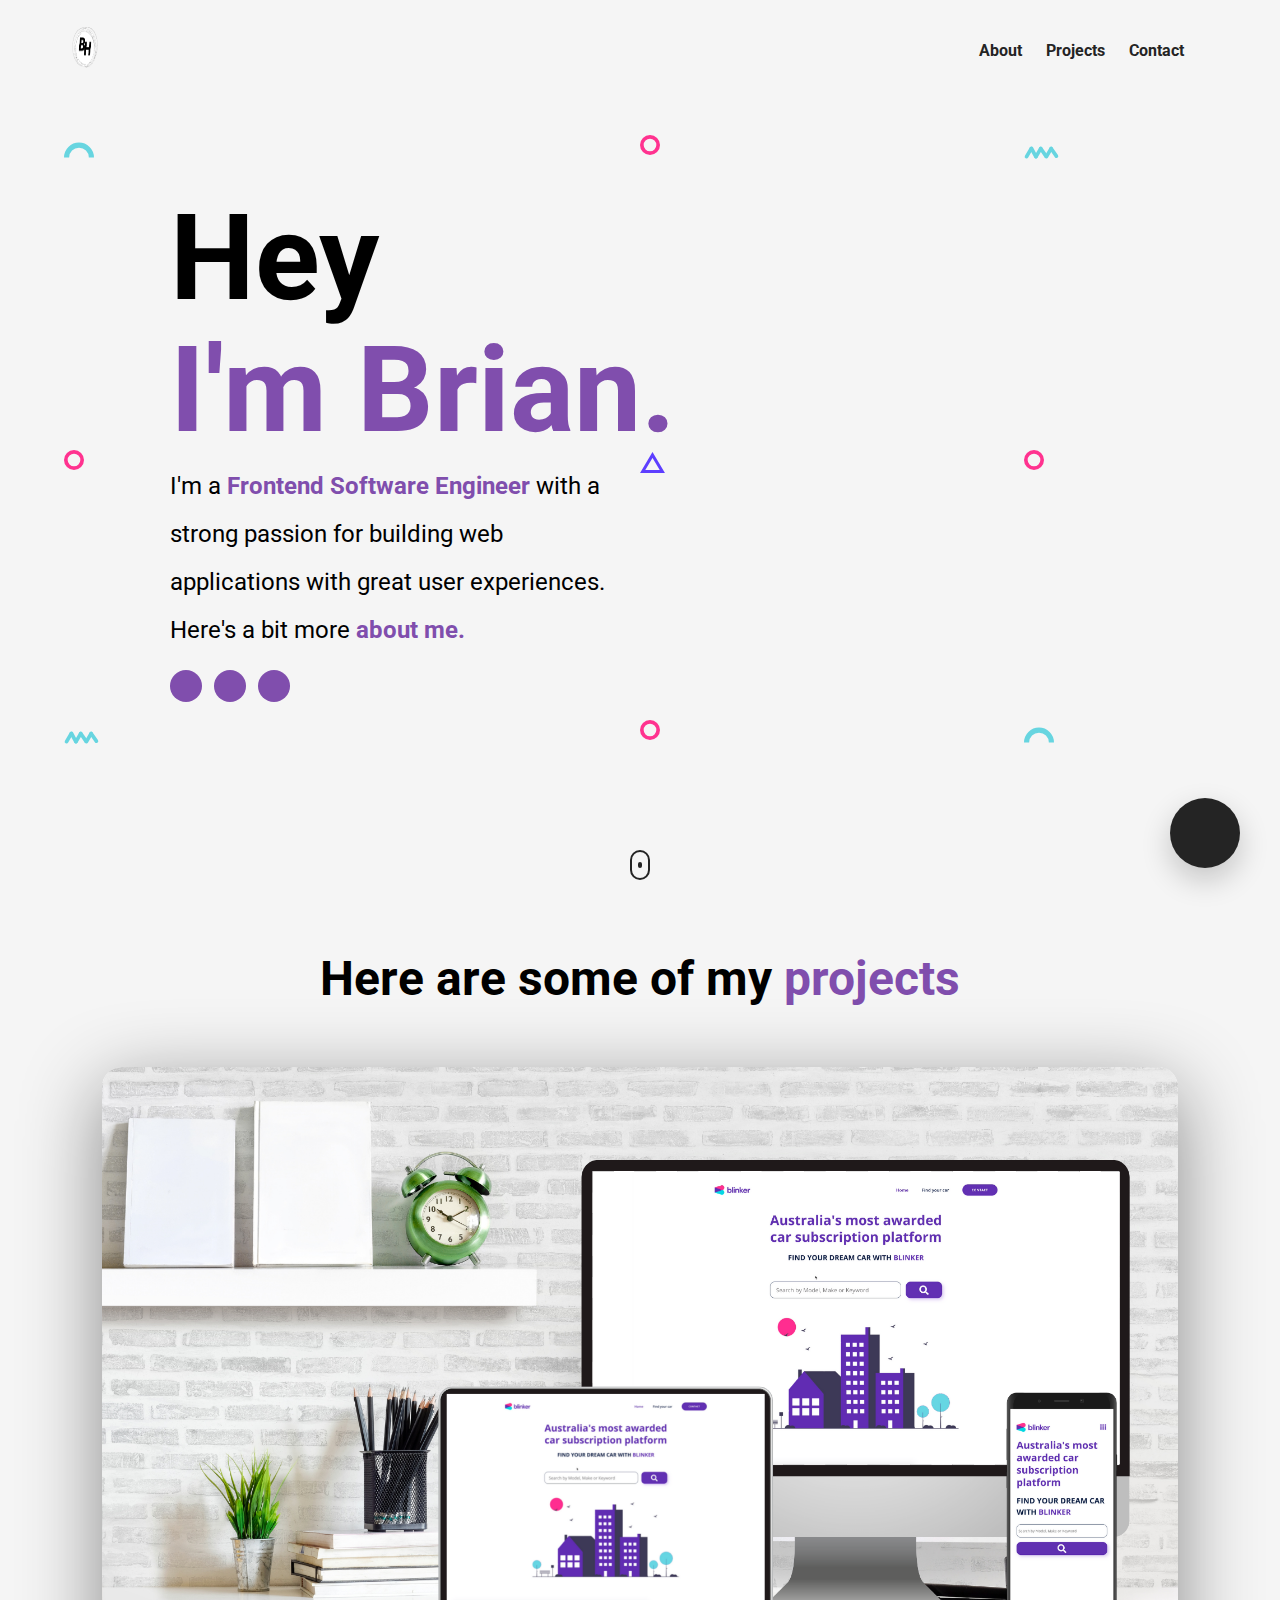
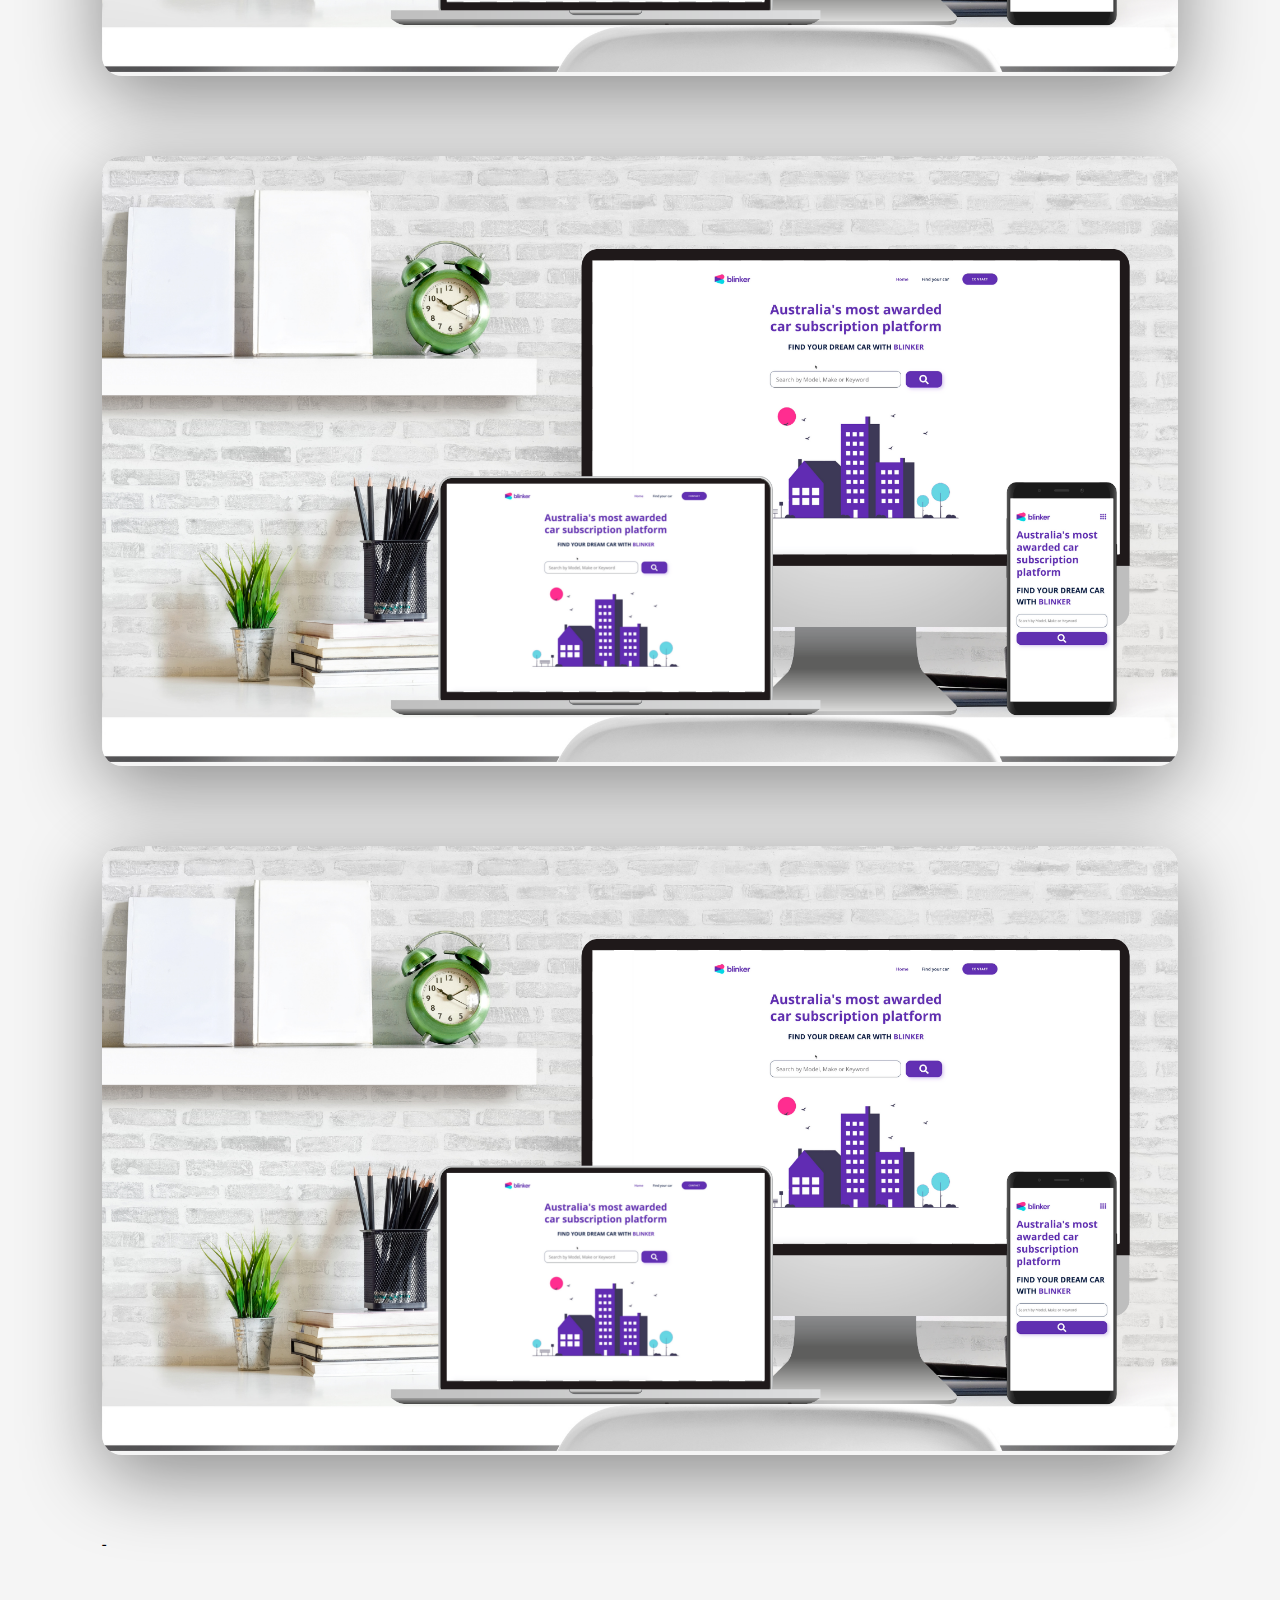
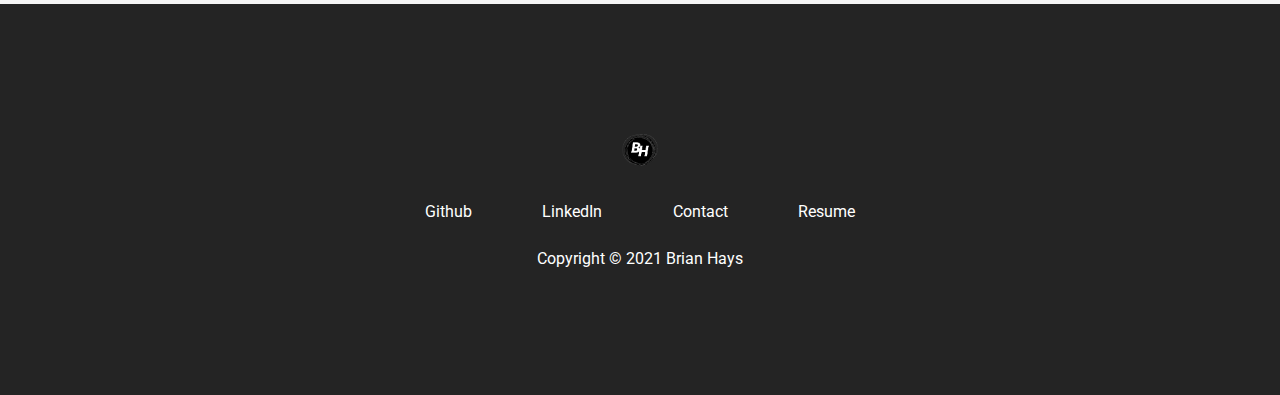
==== commit 388f2ff5: "Update index.html" ====
--- a/index.html
+++ b/index.html
@@ -19,7 +19,7 @@
     <section id="landing-page" onmousemove="moveBackground(event)">
         <nav>
             <figure>
-                <img id="personal-logo" src="logotransparent.png" alt="">
+                <img id="personal-logo" src="logotransparent2.png" alt="">
             </figure>
             <ul class="nav__link--list">
                 <li class="nav__link" onclick="toggleModal()">
@@ -252,7 +252,7 @@
 
             
             <figure>
-                <img class = "footer__logo--img" src="logotransparent.png" alt="">
+                <img class = "footer__logo--img" src="logotransparent2.png" alt="">
             </figure>
             <div class="footer__social--list">
                 <a href="#" class="footer__social--link
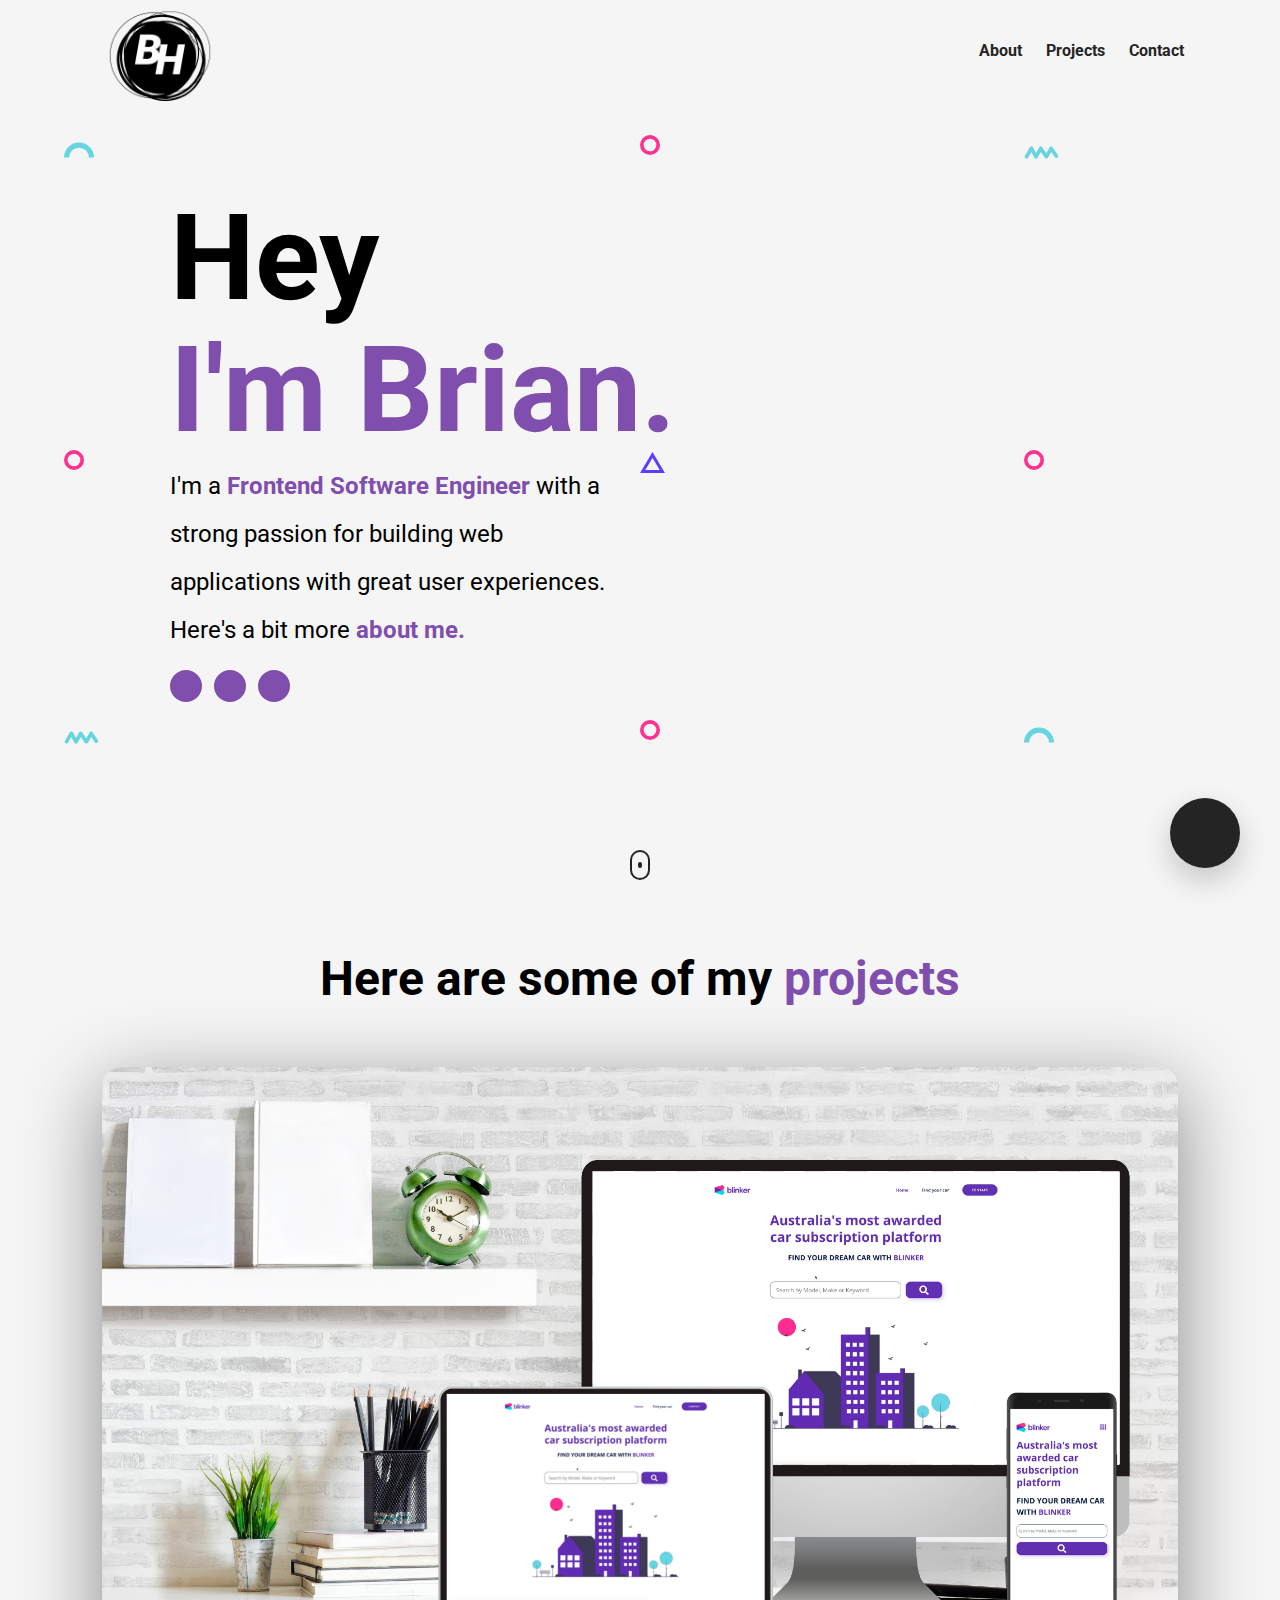
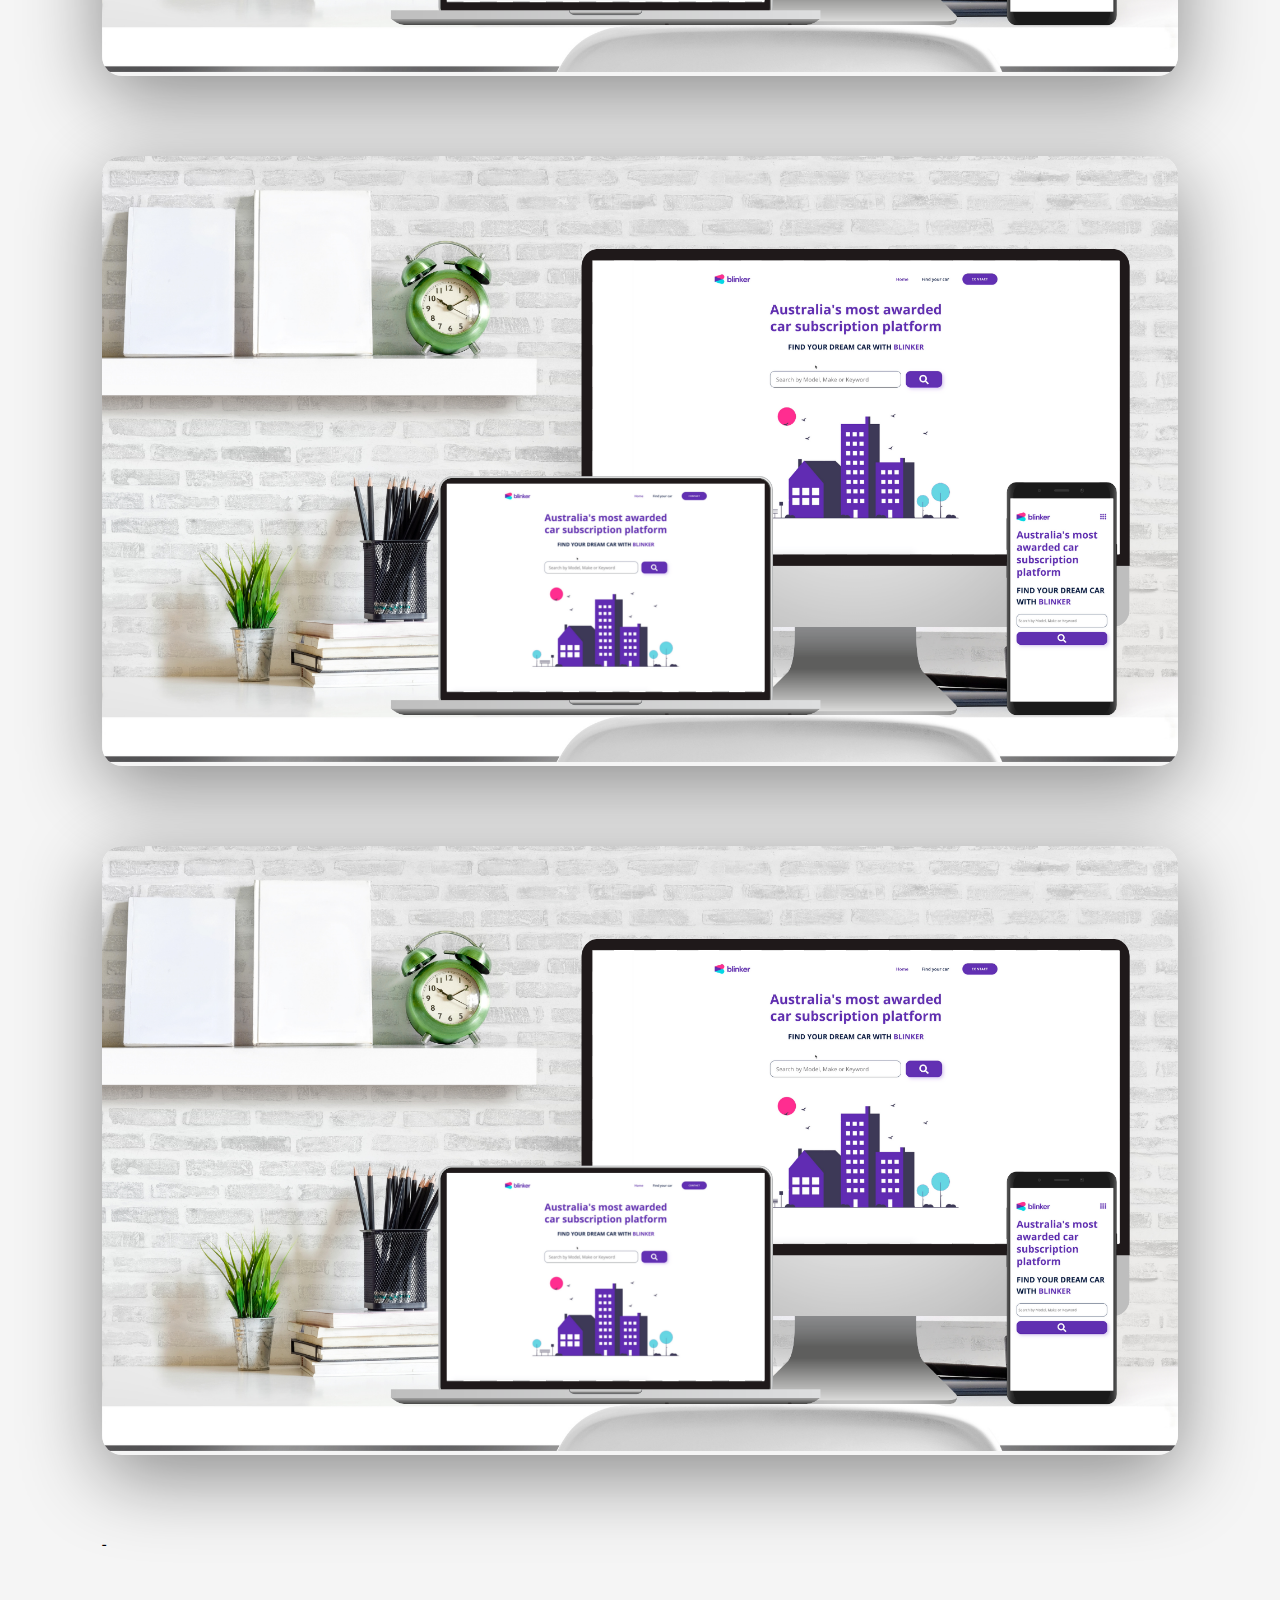
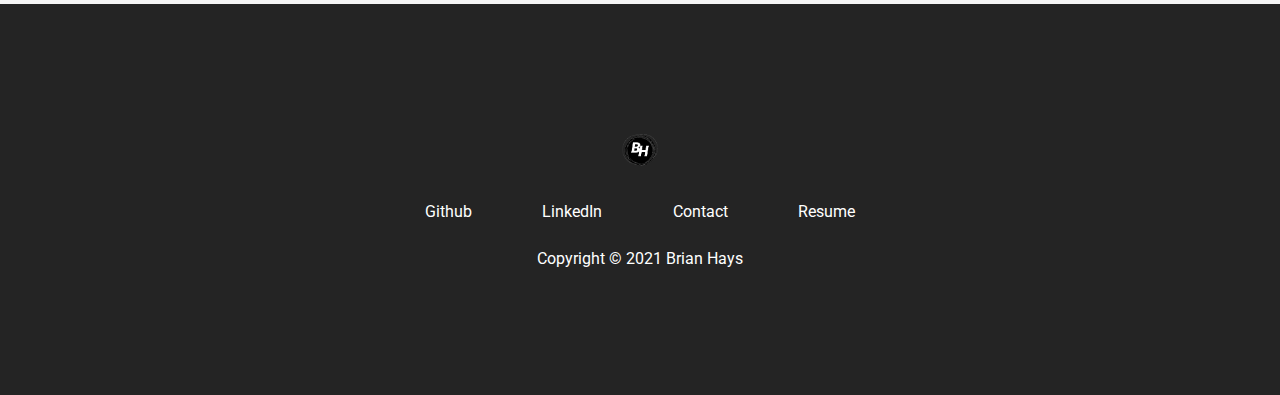
==== commit abbc0b6f: "updating html index to source updated css." ====
--- a/index.html
+++ b/index.html
@@ -47,7 +47,7 @@
                 </li>
             </ul>
         </nav>
-        <header class="header">
+        <header class="header" >
             <div class="header__content">
                 <h1 class="title">Hey</h1>
                 <h1 class="title secondary__color">I'm Brian.</h1>
--- a/style.css
+++ b/style.css
@@ -121,9 +121,8 @@
 */
 
 #personal-logo {
-    width: 50px;
-    height: 50px;
-    filter: invert(1);
+    width: 200px;
+    padding-top: 20px;
 }
 
 
@@ -182,7 +181,7 @@
     background-color: #242424;
 }
 .dark-theme #personal-logo{
-    filter: none;
+    filter: invert(1);
 }
 .dark-theme .scroll__icon{
     border-color: white;
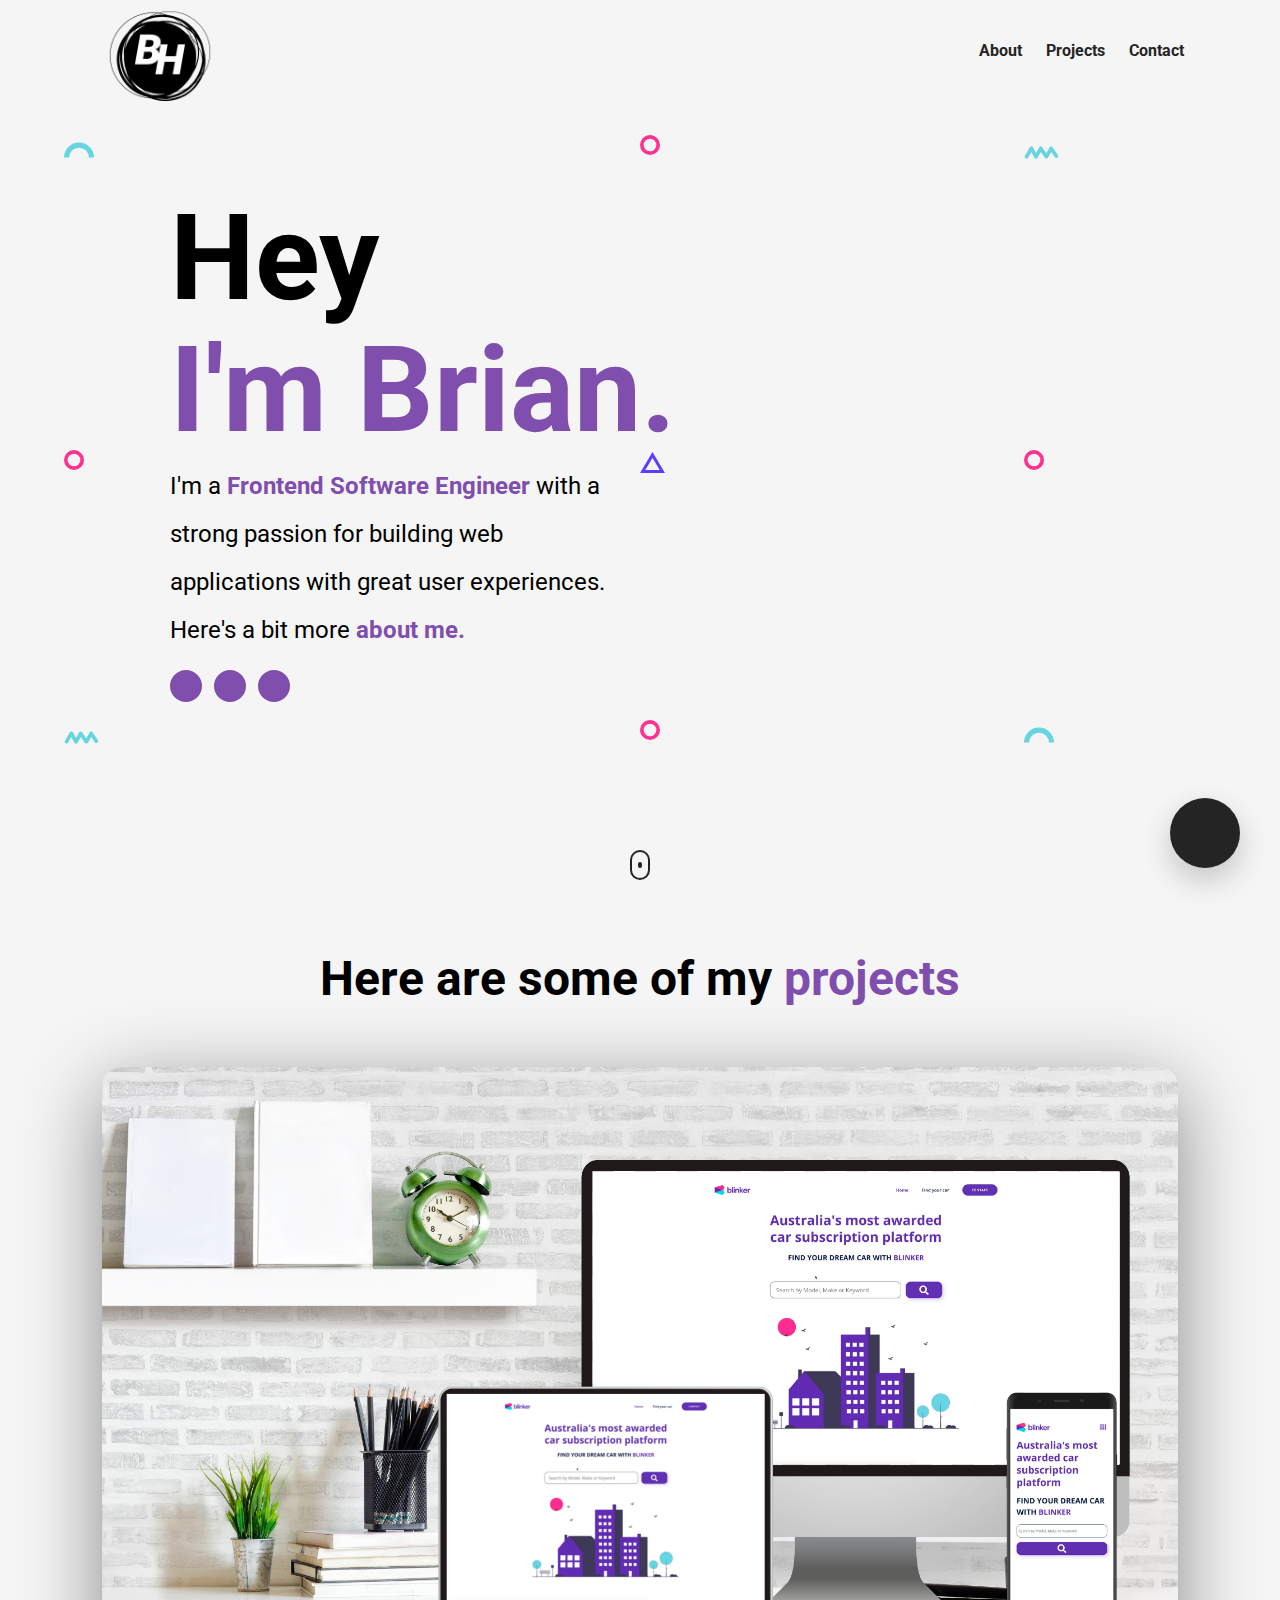
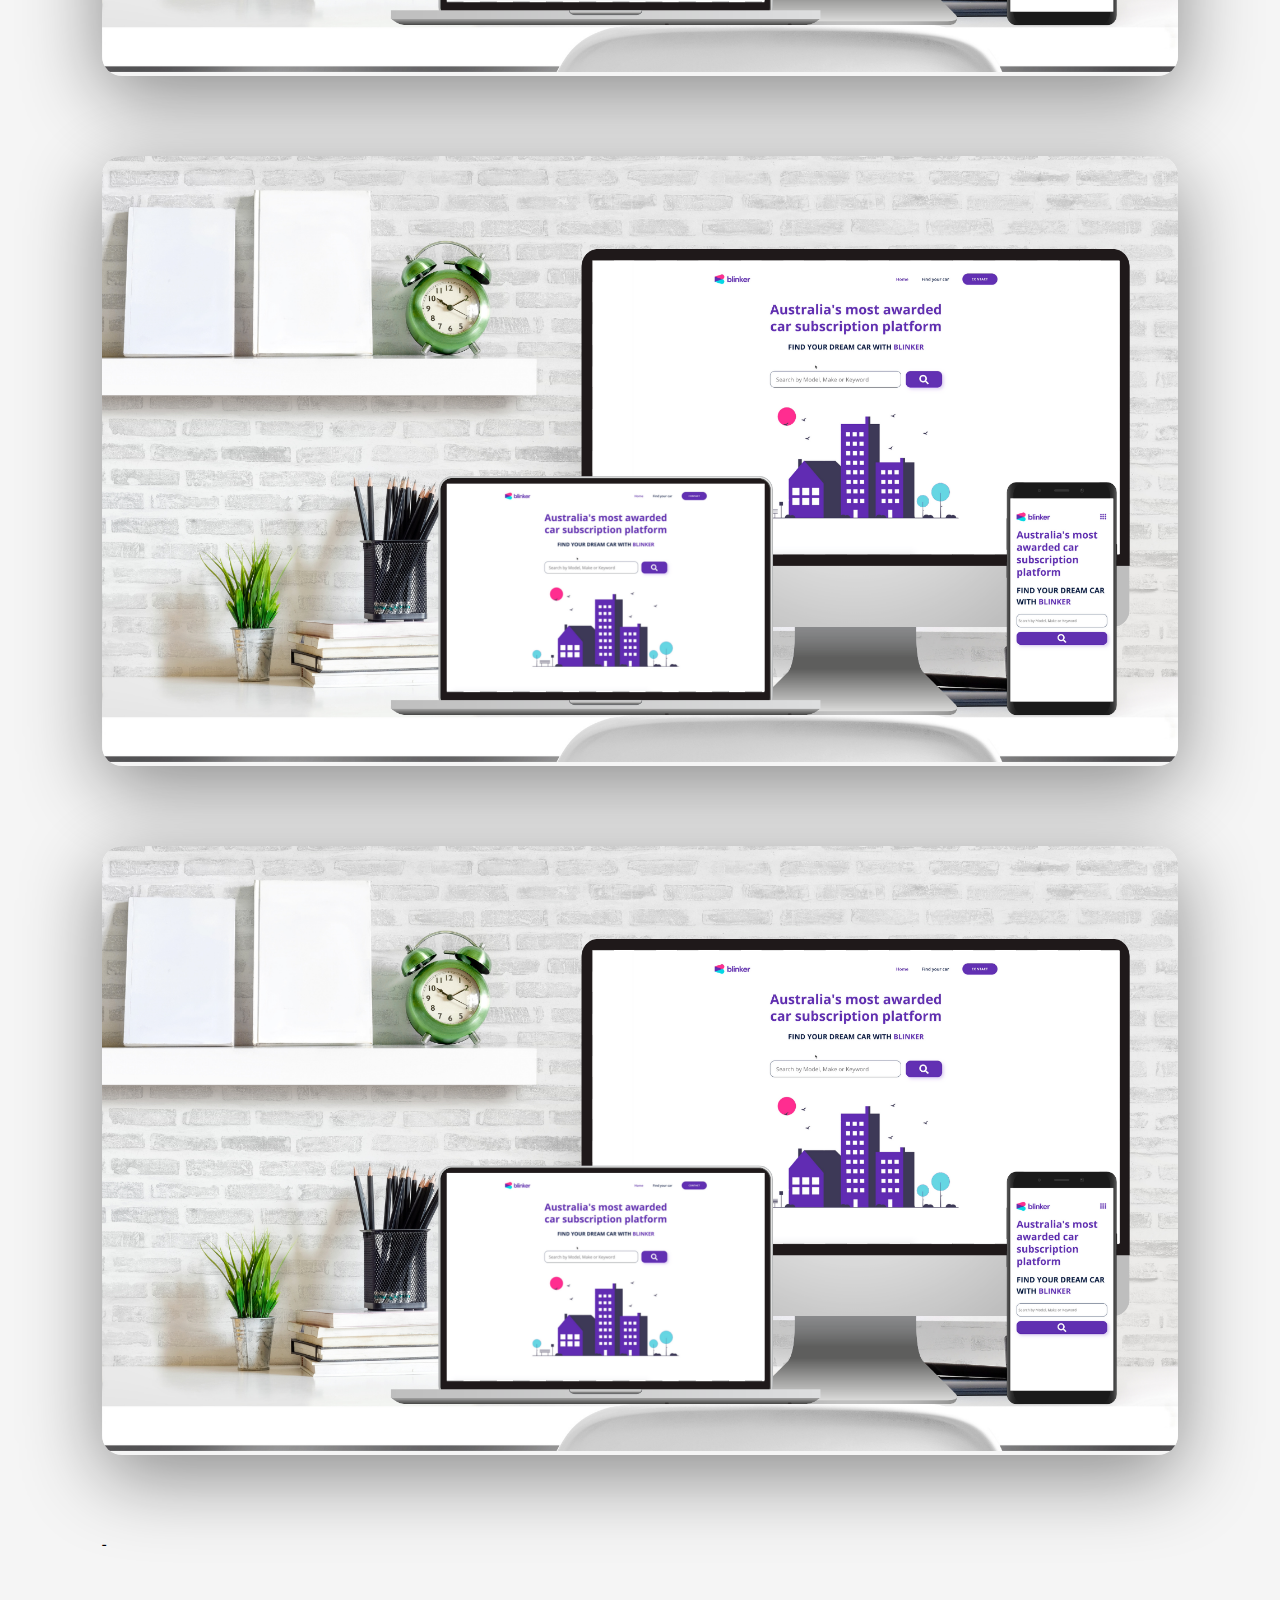
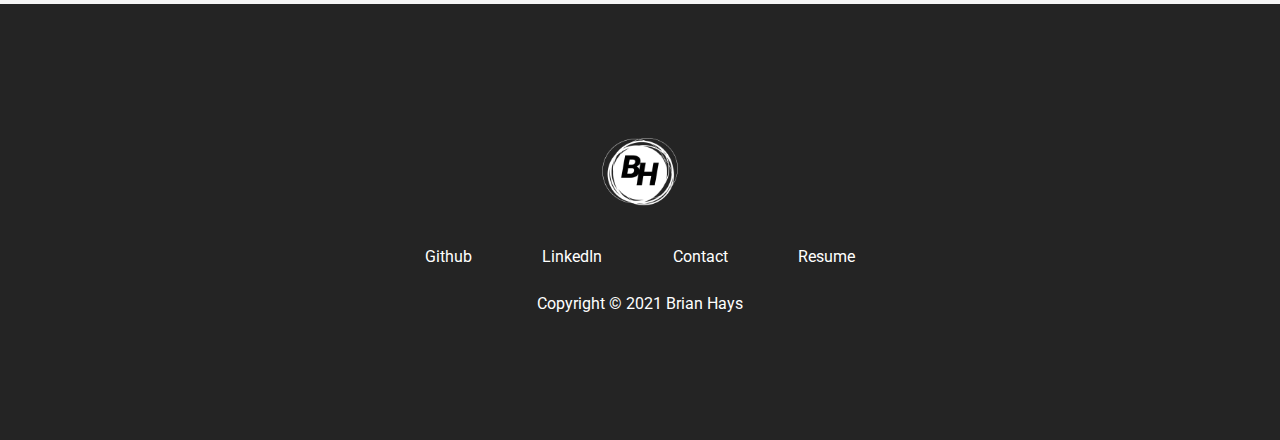
==== commit e0302288: "Update index.html" ====
--- a/index.html
+++ b/index.html
@@ -47,7 +47,7 @@
                 </li>
             </ul>
         </nav>
-        <header class="header" >
+        <header class="header">
             <div class="header__content">
                 <h1 class="title">Hey</h1>
                 <h1 class="title secondary__color">I'm Brian.</h1>
--- a/style.css
+++ b/style.css
@@ -541,7 +541,8 @@
 }
 
 .footer__logo--img{
-    width: 70px;
+    width: 150px;
+    filter: invert(1);
 }
 
 .footer__social--link,
